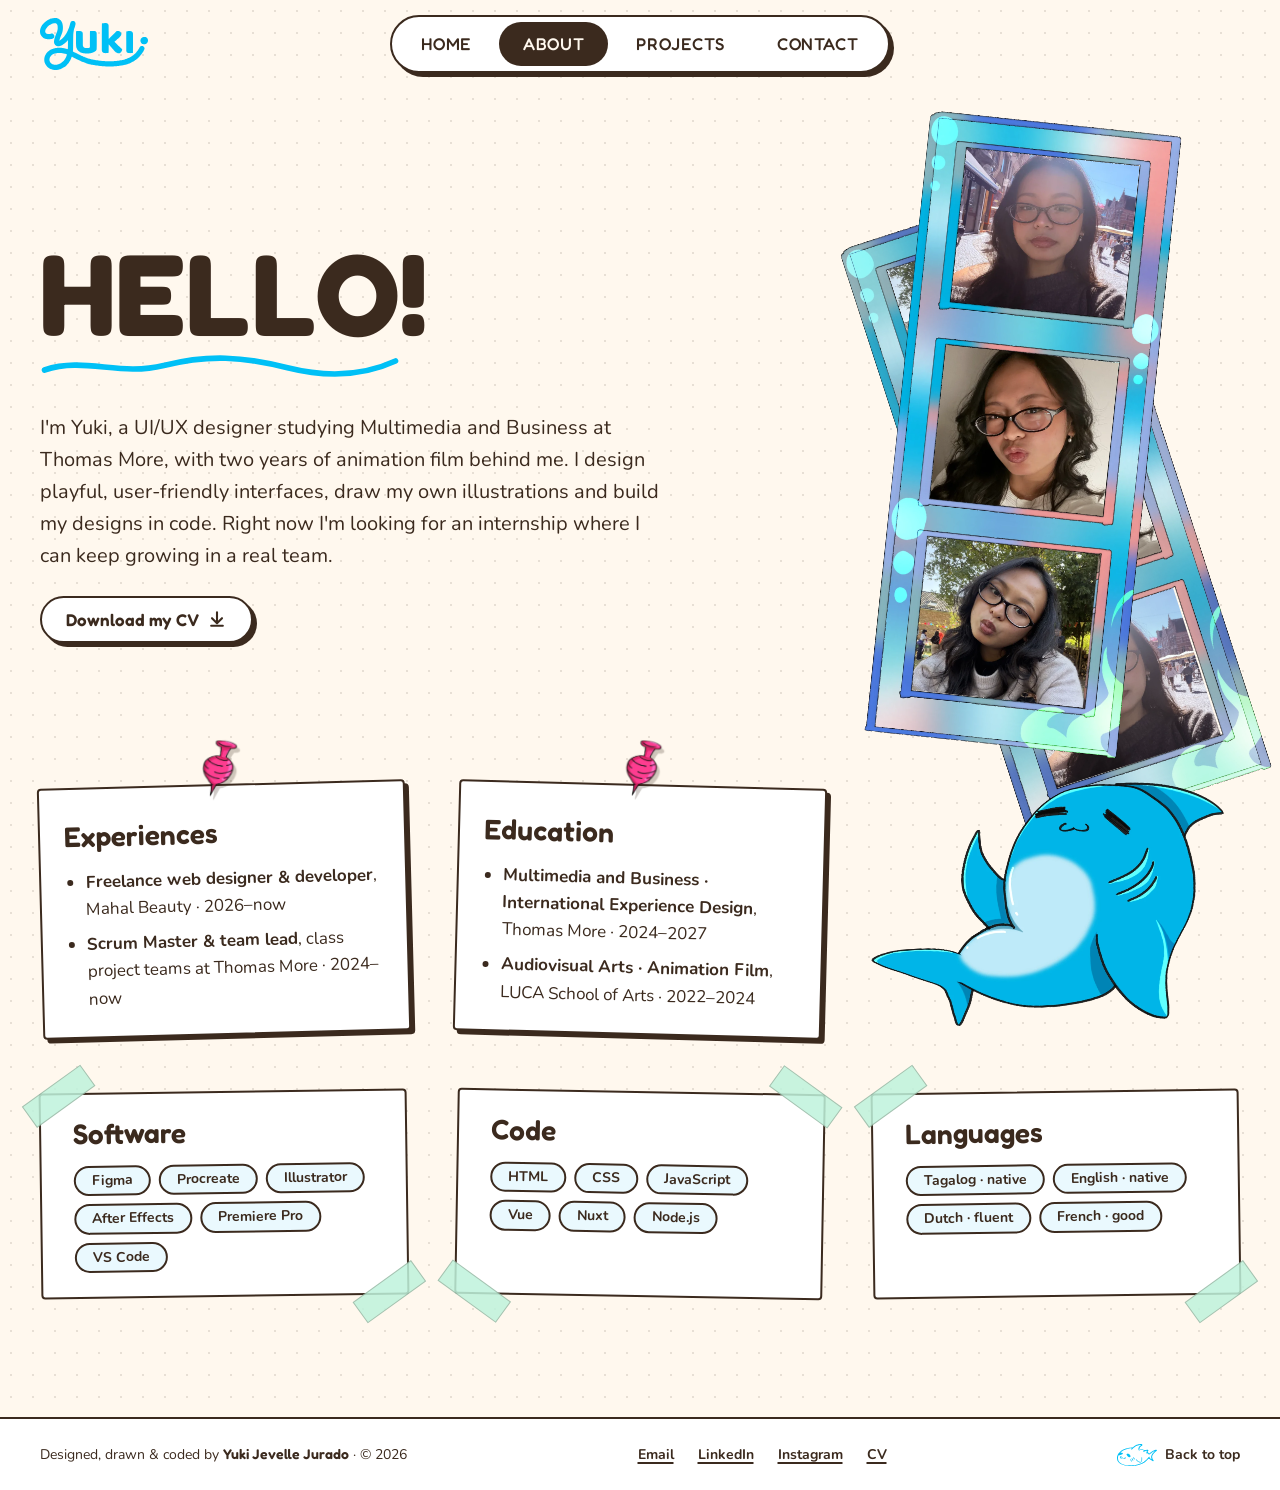
==== about.html @ e07b145c "Add slim footer to every page and the Let's work together card to case studies - Footer: credit line" ====
<!DOCTYPE html>
<html lang="en">
<head>
  <meta charset="UTF-8">
  <meta name="viewport" content="width=device-width, initial-scale=1.0">
  <title>About · Yuki</title>
  <meta name="description" content="About Yuki: experience, education, software and languages.">
  <link rel="icon" href="assets/icons/yuki-logomark-shark.svg" type="image/svg+xml">
  <link rel="preconnect" href="https://fonts.googleapis.com">
  <link rel="preconnect" href="https://fonts.gstatic.com" crossorigin>
  <link href="https://fonts.googleapis.com/css2?family=Fredoka:wght@400;500;600;700&family=Nunito:wght@400;600;700&display=swap" rel="stylesheet">
  <script>
    // Show the loader only on the first page of a visit, and never for reduced motion.
    document.documentElement.classList.add('js');
    try {
      if (!sessionStorage.getItem('yuki-loaded') &&
          !matchMedia('(prefers-reduced-motion: reduce)').matches) {
        document.documentElement.classList.add('show-loader');
        sessionStorage.setItem('yuki-loaded', '1');
      }
    } catch (e) { /* storage blocked: just skip the loader */ }
  </script>
  <link rel="stylesheet" href="css/style.css">
  <link rel="stylesheet" href="css/about.css">
  <script src="js/main.js" defer></script>
</head>
<body>
  <!-- Loading screen: only shown on the first page of a visit (see the script in <head>
       and js/main.js). Without JavaScript it never appears. -->
  <div class="loader" aria-hidden="true">
    <div class="loader__inner">
      <span class="loader__bubbles"><span></span><span></span><span></span><span></span></span>
      <img class="loader__shark" src="assets/icons/yuki-logomark-shark.svg" alt="">
      <img class="loader__word" src="assets/icons/yuki-logo.svg" alt="">
    </div>
  </div>
  <a class="skip-link" href="#main">Skip to content</a>

  <header class="site-header">
    <a class="logo" href="index.html"><img src="assets/icons/yuki-logo.svg" alt="Yuki, home"></a>
    <nav aria-label="Main">
      <ul class="nav-pill">
        <li><a href="index.html">Home</a></li>
        <li><a href="about.html" aria-current="page"><span class="nav-blob" aria-hidden="true"></span>About</a></li>
        <li><a href="projects.html">Projects</a></li>
        <li><a href="contact.html">Contact</a></li>
      </ul>
    </nav>
  </header>

  <main id="main" class="container about">
    <!-- ===== Intro ===== -->
    <section class="intro" aria-labelledby="hello">
      <h1 id="hello" class="intro__title" data-split>Hello!</h1>
      <!-- Squiggle underline (swap for your own hand-drawn one later) -->
      <svg class="intro__squiggle" viewBox="0 0 320 24" fill="none" aria-hidden="true">
        <path pathLength="1" d="M4 16 C 40 4, 70 22, 110 12 S 180 4, 220 14 S 290 20, 316 8" stroke="currentColor" stroke-width="5" stroke-linecap="round"/>
      </svg>
      <p class="intro__text" data-reveal data-reveal-delay="500">
        I'm Yuki, a UI/UX designer studying Multimedia and Business at Thomas More,
        with two years of animation film behind me. I design playful, user-friendly
        interfaces, draw my own illustrations and build my designs in code. Right now
        I'm looking for an internship where I can keep growing in a real team.
      </p>
      <a class="btn intro__cv" data-reveal data-reveal-delay="700" href="assets/docs/yuki-cv.pdf" download>
        Download my CV
        <svg width="20" height="20" viewBox="0 0 24 24" fill="none" stroke="currentColor" stroke-width="2.5" stroke-linecap="round" stroke-linejoin="round" aria-hidden="true"><path d="M12 4v12M6 11l6 6 6-6M5 20h14"/></svg>
      </a>
    </section>

    <!-- ===== Photobooth strips ===== -->
    <!-- The whole photobooth links to Instagram.
         Photos sit behind the frame and show through its 3 holes.
         To swap a photo: replace assets/img/booth-1/2/3.webp (keep a near-square crop). -->
    <a class="booth" href="https://www.instagram.com/yukijevelle/" target="_blank" rel="noopener"
       aria-label="Photobooth photos of Yuki. See more on Instagram, @yukijevelle (opens in a new tab)">
      <div class="strip strip--back" aria-hidden="true">
        <img class="strip__photo" src="assets/img/booth-3.webp" alt="" width="640" height="567" loading="lazy">
        <img class="strip__photo" src="assets/img/booth-2.webp" alt="" width="640" height="567" loading="lazy">
        <img class="strip__photo" src="assets/img/booth-1.webp" alt="" width="640" height="567" loading="lazy">
        <img class="strip__frame" src="assets/img/photobooth-frame.webp" alt="">
      </div>
      <div class="strip strip--front">
        <img class="strip__photo" src="assets/img/booth-1.webp" alt="Selfie of Yuki in glasses on a sunny old-town street" width="640" height="567">
        <img class="strip__photo" src="assets/img/booth-2.webp" alt="Yuki making a kissy face at the camera" width="640" height="567">
        <img class="strip__photo" src="assets/img/booth-3.webp" alt="Yuki pouting for a selfie in a garden with bunting" width="640" height="567">
        <img class="strip__frame" src="assets/img/photobooth-frame.webp" alt="">
      </div>
      <span class="booth__tag" aria-hidden="true">@yukijevelle ↗</span>
    </a>

    <!-- ===== Pinned paper cards ===== -->
    <section class="paper" aria-labelledby="exp-title" data-reveal style="--reveal-rotate: -8deg">
      <span class="pin" aria-hidden="true"></span> <!-- PLACEHOLDER pushpin -->
      <h2 id="exp-title">Experiences</h2>
      <ul>
        <li><strong>Freelance web designer &amp; developer</strong>, Mahal Beauty · 2026–now</li>
        <li><strong>Scrum Master &amp; team lead</strong>, class project teams at Thomas More · 2024–now</li>
      </ul>
    </section>

    <section class="paper paper--tilt" aria-labelledby="edu-title" data-reveal data-reveal-delay="150" style="--reveal-rotate: 8deg">
      <span class="pin" aria-hidden="true"></span>
      <h2 id="edu-title">Education</h2>
      <ul>
        <li><strong>Multimedia and Business · International Experience Design</strong>, Thomas More · 2024–2027</li>
        <li><strong>Audiovisual Arts · Animation Film</strong>, LUCA School of Arts · 2022–2024</li>
      </ul>
    </section>

    <div class="about__shark-wrap" data-reveal data-reveal-delay="300">
      <img class="about__shark" src="assets/img/shark-lounging.webp" width="1423" height="947"
           alt="Yuki's blue shark mascot lounging on its back, looking content">
      <span class="zzz" aria-hidden="true"><span>z</span><span>z</span><span>Z</span></span>
    </div>

    <!-- ===== Taped banners ===== -->
    <div class="banners">
    <section class="banner" aria-labelledby="soft-title" data-reveal style="--reveal-rotate: -4deg">
      <span class="tape tape--tl" aria-hidden="true"></span> <!-- PLACEHOLDER tape -->
      <span class="tape tape--br" aria-hidden="true"></span>
      <h2 id="soft-title">Software</h2>
      <ul class="chips">
        <li>Figma</li><li>Procreate</li><li>Illustrator</li><li>After Effects</li>
        <li>Premiere Pro</li><li>VS Code</li>
      </ul>
    </section>

    <section class="banner banner--tilt" aria-labelledby="lang-title" data-reveal data-reveal-delay="150" style="--reveal-rotate: 4deg">
      <span class="tape tape--tr" aria-hidden="true"></span>
      <span class="tape tape--bl" aria-hidden="true"></span>
      <h2 id="lang-title">Code</h2>
      <ul class="chips">
        <li>HTML</li><li>CSS</li><li>JavaScript</li><li>Vue</li><li>Nuxt</li><li>Node.js</li>
      </ul>
    </section>

    <section class="banner" aria-labelledby="speak-title" data-reveal data-reveal-delay="300" style="--reveal-rotate: -4deg">
      <span class="tape tape--tl" aria-hidden="true"></span>
      <span class="tape tape--br" aria-hidden="true"></span>
      <h2 id="speak-title">Languages</h2>
      <ul class="chips">
        <li>Tagalog · native</li><li>English · native</li><li>Dutch · fluent</li><li>French · good</li>
      </ul>
    </section>
    </div>
  </main>

  <!-- ===== Slim footer: same on every page (copy changes to all .html files) ===== -->
  <footer class="site-footer">
    <div class="site-footer__inner">
      <p class="site-footer__credit">Designed, drawn &amp; coded by <strong>Yuki Jevelle Jurado</strong> · © 2026</p>
      <ul class="site-footer__links">
        <li><a href="mailto:yuki.j120303@gmail.com">Email</a></li>
        <li><a href="https://www.linkedin.com/in/yuki-jevelle-jurado/" target="_blank" rel="noopener">LinkedIn<span class="visually-hidden"> (opens in a new tab)</span></a></li>
        <li><a href="https://www.instagram.com/ydsphoenix/" target="_blank" rel="noopener">Instagram<span class="visually-hidden"> (opens in a new tab)</span></a></li>
        <li><a href="assets/docs/yuki-cv.pdf" download>CV</a></li>
      </ul>
      <a class="site-footer__top" href="#">
        <img src="assets/icons/yuki-logomark-shark.svg" alt="" width="40" height="22">
        Back to top
      </a>
    </div>
  </footer>
</body>
</html>
---- css/style.css ----
/* ==========================================================================
   Yuki Creative Portfolio — shared styles
   Design tokens live in :root. Change a value here and it updates everywhere.
   Values marked PLACEHOLDER are waiting for the final palette / fonts.
   ========================================================================== */

:root {
  /* Colors */
  --color-blue: #00c0f6;          /* logo blue (final) */
  --color-blue-deep: #0a7fa8;     /* PLACEHOLDER: darker blue for text on light bg */
  --color-ink: #3b2a1e;           /* PLACEHOLDER: warm brown, like the sketches */
  --color-paper: #fff8ee;         /* PLACEHOLDER: cream page background */
  --color-white: #ffffff;
  --color-pink: #f6a8a2;          /* PLACEHOLDER: from the photobooth frame */
  --color-mint: #bff3dc;          /* PLACEHOLDER: from the photobooth frame */
  --color-dot: rgba(59, 42, 30, 0.12); /* dot grid on the background */
  --color-focus: var(--color-blue); /* keyboard focus ring (themes can darken it) */

  /* Fonts (PLACEHOLDER: candidates from the shortlist) */
  --font-display: "Fredoka", "Baloo 2", system-ui, sans-serif;
  --font-body: "Nunito", system-ui, sans-serif;

  /* Type scale */
  --text-sm: 0.875rem;
  --text-base: 1.0625rem;
  --text-lg: 1.25rem;
  --text-xl: 1.75rem;
  --text-2xl: 2.5rem;
  --text-hero: clamp(3rem, 6vw, 5.5rem);

  /* Spacing */
  --space-1: 0.25rem;
  --space-2: 0.5rem;
  --space-3: 1rem;
  --space-4: 1.5rem;
  --space-5: 2rem;
  --space-6: 3rem;
  --space-7: 4.5rem;

  /* Shape */
  --radius-sm: 8px;
  --radius-md: 16px;
  --radius-pill: 999px;
  --border: 2.5px solid var(--color-ink);
  --shadow-pop: 4px 4px 0 var(--color-ink); /* flat "sticker" shadow */

  /* Layout */
  --page-max: 1200px;
  --gutter: var(--space-5);       /* space between the page edge and the content */
  --header-h: 88px;
}

/* ---------- Reset-ish ---------- */
*,
*::before,
*::after { box-sizing: border-box; }

body {
  margin: 0;
  font-family: var(--font-body);
  font-size: var(--text-base);
  line-height: 1.6;
  color: var(--color-ink);
  background-color: var(--color-paper);
  /* dot grid, a nod to the sketchbook canvas */
  background-image: radial-gradient(var(--color-dot) 1.2px, transparent 1.2px);
  background-size: 22px 22px;
  min-height: 100vh;
}

img { max-width: 100%; display: block; }

h1, h2, h3 {
  font-family: var(--font-display);
  font-weight: 600;
  line-height: 1.1;
  margin: 0;
}

a { color: inherit; }

/* Visible focus for keyboard users */
:focus-visible {
  outline: 3px solid var(--color-focus);
  outline-offset: 3px;
  border-radius: var(--radius-sm);
}

.visually-hidden {
  position: absolute !important;
  width: 1px; height: 1px;
  overflow: hidden;
  clip: rect(0 0 0 0);
  white-space: nowrap;
}

.skip-link {
  position: absolute;
  left: var(--space-3);
  top: -100px;
  padding: var(--space-2) var(--space-3);
  background: var(--color-ink);
  color: var(--color-paper);
  border-radius: var(--radius-sm);
  z-index: 100;
}
.skip-link:focus { top: var(--space-3); }

.container {
  width: min(100% - 2 * var(--gutter), var(--page-max));
  margin-inline: auto;
}

/* ---------- Header: logo left, nav pill centre ---------- */
.site-header {
  position: relative;
  z-index: 10;
  height: var(--header-h);
  display: grid;
  grid-template-columns: 1fr auto 1fr; /* keeps the pill truly centred */
  align-items: center;
  width: min(100% - 2 * var(--gutter), var(--page-max));
  margin-inline: auto;
}

.logo { justify-self: start; display: inline-block; }
.logo img { height: 52px; width: auto; }

.nav-pill {
  display: flex;
  gap: var(--space-1);
  margin: 0;
  padding: 5px;
  list-style: none;
  background: var(--color-white);
  border: var(--border);
  border-radius: var(--radius-pill);
  box-shadow: var(--shadow-pop);
}

.nav-pill a {
  display: block;
  padding: var(--space-2) var(--space-4);
  font-family: var(--font-display);
  font-weight: 500;
  text-decoration: none;
  text-transform: uppercase;
  letter-spacing: 0.04em;
  border-radius: var(--radius-pill);
  transition: background-color 0.2s, color 0.2s;
}

.nav-pill a:hover { background: var(--color-mint); }

/* Active page: aria-current="page" is set in each page's HTML */
.nav-pill a[aria-current="page"] {
  background: var(--color-ink);
  color: var(--color-paper);
}

/* ---------- Case-study header: back button left, logo right ---------- */
.case-header {
  display: flex;
  justify-content: space-between;
  align-items: center;
  height: var(--header-h);
  width: min(100% - 2 * var(--gutter), var(--page-max));
  margin-inline: auto;
}
.case-header .logo { justify-self: auto; }

/* ---------- Buttons ---------- */
.btn {
  display: inline-flex;
  align-items: center;
  gap: var(--space-2);
  padding: var(--space-2) var(--space-4);
  font-family: var(--font-display);
  font-weight: 600;
  font-size: var(--text-lg);
  text-decoration: none;
  background: var(--color-white);
  border: var(--border);
  border-radius: var(--radius-pill);
  box-shadow: var(--shadow-pop);
  transition: transform 0.15s, box-shadow 0.15s;
}
.btn:hover { transform: translate(-2px, -2px); box-shadow: 6px 6px 0 var(--color-ink); }
.btn:active { transform: translate(2px, 2px); box-shadow: 1px 1px 0 var(--color-ink); }

/* Round arrow button (featured work, back button) */
.btn-round {
  display: inline-grid;
  place-items: center;
  width: 64px;
  height: 64px;
  background: var(--color-blue);
  color: var(--color-ink);
  border: var(--border);
  border-radius: 50%;
  box-shadow: var(--shadow-pop);
  transition: transform 0.15s, box-shadow 0.15s;
}
.btn-round svg { width: 28px; height: 28px; }
.btn-round:hover { transform: translate(-2px, -2px); box-shadow: 6px 6px 0 var(--color-ink); }

/* ---------- Copy-email button + toast (Home closing strip, Contact; js/contact.js) ---------- */
.copy-btn {
  display: inline-flex;
  align-items: center;
  gap: 6px;
  padding: 6px 14px;
  font: 700 var(--text-sm) var(--font-body);
  color: var(--color-ink);
  background: var(--color-white);
  border: 2px solid var(--color-ink);
  border-radius: var(--radius-pill);
  box-shadow: 2px 2px 0 var(--color-ink);
  cursor: pointer;
  transition: transform 0.15s, box-shadow 0.15s, background-color 0.2s;
}
.copy-btn svg { width: 16px; height: 16px; }
.copy-btn:hover { background: var(--color-mint); transform: translate(-1px, -1px); box-shadow: 3px 3px 0 var(--color-ink); }
.copy-btn:active { transform: translate(1px, 1px); box-shadow: 0 0 0 var(--color-ink); }

/* Toast that pops up after copying */
.toast {
  position: fixed;
  left: 50%;
  bottom: var(--space-5);
  z-index: 60;
  margin: 0;
  padding: var(--space-2) var(--space-4);
  font-family: var(--font-display);
  font-weight: 600;
  background: var(--color-ink);
  color: var(--color-paper);
  border-radius: var(--radius-pill);
  translate: -50% 150%;
  opacity: 0;
  transition: translate 0.45s cubic-bezier(0.3, 1.6, 0.5, 1), opacity 0.3s;
  pointer-events: none;
}
.toast.is-shown { translate: -50% 0; opacity: 1; }

/* ---------- Placeholder blocks (swap for real images later) ---------- */
.placeholder {
  display: grid;
  place-items: center;
  padding: var(--space-3);
  text-align: center;
  font-size: var(--text-sm);
  font-weight: 700;
  color: var(--color-blue-deep);
  /* tints are mixed from --color-blue so they follow a project theme */
  background:
    repeating-linear-gradient(45deg, transparent 0 12px, color-mix(in srgb, var(--color-blue) 8%, transparent) 12px 24px),
    color-mix(in srgb, var(--color-blue) 8%, var(--color-white));
  border: 2px dashed var(--color-blue-deep);
}


/* ==========================================================================
   "Let's work together" card (Home + end of every case study)
   and the slim site footer (every page)
   ========================================================================== */
.say-hi { padding-block: var(--space-5) var(--space-7); }
.say-hi__card {
  display: grid;
  grid-template-columns: 1.6fr 1fr;
  align-items: end;
  gap: var(--space-5);
  padding: var(--space-6) var(--space-6) 0;
  background: var(--color-white);
  border: var(--border);
  border-radius: var(--radius-md);
  box-shadow: var(--shadow-pop);
  overflow: hidden;
}
.say-hi__text { padding-bottom: var(--space-6); }
.say-hi h2 { font-size: clamp(2.25rem, 4.5vw, 3.5rem); margin-bottom: var(--space-3); }
.say-hi__text > p { margin: 0 0 var(--space-4); max-width: 46ch; }

.say-hi__email-row { display: flex; align-items: center; flex-wrap: wrap; gap: var(--space-3); }
.say-hi__email {
  font-family: var(--font-display);
  font-weight: 500;
  font-size: clamp(1.25rem, 2.2vw, 1.75rem);
  text-decoration: none;
  padding-bottom: 4px;
  background: linear-gradient(var(--color-blue), var(--color-blue)) 0 100% / 100% 4px no-repeat;
  transition: background-size 0.35s cubic-bezier(0.3, 1.3, 0.5, 1);
}
.say-hi__email:hover { background-size: 100% 100%; }

.say-hi__links { display: flex; flex-wrap: wrap; gap: var(--space-2) var(--space-5); margin: var(--space-4) 0 0; padding: 0; list-style: none; }
.say-hi__links a { font-weight: 700; text-underline-offset: 4px; text-decoration-thickness: 2px; }
.say-hi__links a:hover { color: var(--color-blue-deep); }

.say-hi__shark { width: min(100%, 300px); height: auto; justify-self: center; margin-bottom: -6px; }

/* inside a case study it sits between the Outcome and the Next project buttons */
.case .say-hi { padding-block: var(--space-7) 0; }

/* ---------- Slim footer ----------
   The HTML is copied into every page (no build step).
   If you change it, change it in all .html files. */
.site-footer {
  margin-top: var(--space-6);
  border-top: var(--border);
  background: var(--color-white);
}
.site-footer__inner {
  width: min(100% - 2 * var(--gutter), var(--page-max));
  margin-inline: auto;
  display: flex;
  flex-wrap: wrap;
  align-items: center;
  justify-content: space-between;
  gap: var(--space-3) var(--space-5);
  padding-block: var(--space-4);
  font-size: var(--text-sm);
}
/* Projects: the museum wall stands right on the footer line */
body:has(.wall) .site-footer { margin-top: 0; }

.site-footer__credit { margin: 0; }
.site-footer__credit strong { font-family: var(--font-display); font-weight: 600; }

.site-footer__links { display: flex; flex-wrap: wrap; gap: var(--space-2) var(--space-4); margin: 0; padding: 0; list-style: none; }
.site-footer a { font-weight: 700; text-underline-offset: 3px; text-decoration-thickness: 2px; }
.site-footer a:hover { color: var(--color-blue-deep); }

.site-footer__top { display: inline-flex; align-items: center; gap: var(--space-2); text-decoration: none; }
.site-footer__top img { width: 40px; height: auto; transition: transform 0.4s cubic-bezier(0.3, 1.8, 0.5, 1); }
.site-footer__top:hover img { transform: translateY(-6px) rotate(-12deg); }

@media (max-width: 900px) {
  .say-hi__card { grid-template-columns: 1fr; padding: var(--space-5) var(--space-5) 0; }
  .say-hi__text { padding-bottom: 0; }
  .say-hi__shark { width: 200px; }
}
@media (max-width: 640px) {
  .say-hi { padding-bottom: var(--space-5); }
  .say-hi__card { padding: var(--space-4) var(--space-4) 0; }
  .say-hi__shark { width: 170px; }
  .site-footer__inner { flex-direction: column; align-items: flex-start; }
}

/* ==========================================================================
   MOTION LAYER
   All of this is switched off by the reduced-motion block at the bottom.
   ========================================================================== */

/* ---------- Page transitions (works over http, e.g. Live Server / GitHub Pages) ---------- */
@view-transition { navigation: auto; }

.site-header .logo { view-transition-name: logo; }
.nav-pill { view-transition-name: nav; }
.nav-blob { view-transition-name: nav-blob; } /* the dark highlight slides between pages */

::view-transition-old(root) { animation: page-out 0.3s ease-in both; }
::view-transition-new(root) { animation: page-in 0.55s cubic-bezier(0.2, 0.9, 0.3, 1.25) both; }
::view-transition-group(nav-blob) { animation-duration: 0.5s; animation-timing-function: cubic-bezier(0.3, 1.4, 0.5, 1); }

@keyframes page-out { to { opacity: 0; transform: translateY(-24px) rotate(-1deg); } }
@keyframes page-in  { from { opacity: 0; transform: translateY(40px) rotate(1deg); } }

/* ---------- Nav highlight blob ---------- */
.nav-pill a { position: relative; isolation: isolate; transition: translate 0.2s ease-out, background-color 0.2s; }
.nav-pill a[aria-current="page"] { background: transparent; }
.nav-blob {
  position: absolute;
  inset: 0;
  z-index: -1;
  background: var(--color-ink);
  border-radius: var(--radius-pill);
}

/* ---------- Line boil (hand-drawn shimmer) ---------- */
.boil-defs { position: absolute; width: 0; height: 0; }

@keyframes boil {
  0%   { filter: url(#boil-0); }
  33%  { filter: url(#boil-1); }
  66%  { filter: url(#boil-2); }
}
.nav-pill,
.btn-round,
.boil { animation: boil 0.5s steps(1) infinite; }

/* ---------- Bouncy letters (data-split) ---------- */
.word { display: inline-block; white-space: nowrap; }
.char {
  display: inline-block;
  animation: letter-in 0.7s cubic-bezier(0.3, 1.6, 0.5, 1) backwards;
  animation-delay: calc(var(--i) * 40ms + 150ms);
  transition: transform 0.25s cubic-bezier(0.3, 1.8, 0.5, 1), color 0.2s;
}
.char:hover { transform: translateY(-0.18em) rotate(-8deg) scale(1.1); color: var(--color-blue); }

@keyframes letter-in {
  from { opacity: 0; transform: translateY(0.6em) rotate(12deg) scale(0.6); }
}

/* ---------- Reveal on scroll (data-reveal) ---------- */
html.js [data-reveal] {
  opacity: 0;
  transform: translateY(40px) rotate(var(--reveal-rotate, -2deg)) scale(0.96);
  transition: opacity 0.5s ease, transform 0.8s cubic-bezier(0.25, 1.5, 0.5, 1);
}
html.js [data-reveal].is-visible { opacity: 1; transform: none; }

/* ---------- Bubble trail ---------- */
.bubble {
  position: fixed;
  z-index: 50;
  pointer-events: none;
  border: 2px solid var(--color-blue);
  border-radius: 50%;
  background: radial-gradient(circle at 30% 30%, #fff 0 20%, color-mix(in srgb, var(--color-blue) 15%, transparent) 21%);
  translate: -50% -50%;
  animation: bubble-up 1.2s ease-out forwards;
}
@keyframes bubble-up {
  to { transform: translate(var(--drift), -70px) scale(0.4); opacity: 0; }
}


/* ---------- Loading screen ---------- */
.loader { display: none; }

html.show-loader .loader {
  position: fixed;
  inset: 0;
  z-index: 1000;
  display: grid;
  place-items: center;
  overflow: hidden;
  background: var(--color-blue);
  /* safety net: pops away after 4s even if the JS never runs */
  animation: loader-safety 0.3s 4s forwards;
}
html.show-loader body { overflow: hidden; }

/* Hold the page's entrance animations until the loader starts popping,
   so the letters and bubbles pop in while you're watching. */
html.show-loader:not(:has(.loader.is-done)) :is(.site-header, .case-header, main) * {
  animation-play-state: paused !important;
}

.loader__inner { position: relative; z-index: 1; display: grid; justify-items: center; gap: var(--space-2); }

/* filter turns the blue logo files white on the blue background */
.loader__shark {
  width: 110px;
  filter: brightness(0) invert(1);
  animation:
    pop-in 0.6s cubic-bezier(0.3, 1.8, 0.5, 1) backwards,
    shark-bob 1.2s 0.6s ease-in-out infinite;
}
.loader__word {
  width: 320px;
  filter: brightness(0) invert(1);
  animation: pop-in 0.6s 0.35s cubic-bezier(0.3, 1.8, 0.5, 1) backwards, jelly 1.2s 1s ease-in-out;
}

/* Bubbles rising behind the shark */
.loader__bubbles span {
  position: absolute;
  bottom: 55%;
  left: 50%;
  width: 14px;
  height: 14px;
  border: 2.5px solid #fff;
  border-radius: 50%;
  opacity: 0;
  animation: loader-bubble 1.4s ease-in infinite;
}
.loader__bubbles span:nth-child(1) { margin-left: 40px;  animation-delay: 0.3s; }
.loader__bubbles span:nth-child(2) { margin-left: 58px;  animation-delay: 0.6s; width: 9px; height: 9px; }
.loader__bubbles span:nth-child(3) { margin-left: 46px;  animation-delay: 0.9s; width: 18px; height: 18px; }
.loader__bubbles span:nth-child(4) { margin-left: 64px;  animation-delay: 1.2s; }

/* ---- Exit: js/main.js swaps the solid background for a sheet of bubbles
        (.loader__pop) that pop outward from the logo like a ripple. ---- */
html.show-loader .loader.is-done { background: transparent; animation: none; }
.loader.is-done .loader__inner { animation: logo-pop 0.4s cubic-bezier(0.5, 0, 0.7, 0.4) forwards; }

.loader__pop { position: absolute; inset: 0; }
.loader__pop span {
  position: absolute;
  border-radius: 50%;
  background: var(--color-blue);
  animation: bubble-pop 0.55s var(--d) cubic-bezier(0.4, 0, 0.6, 1) forwards;
}

@keyframes pop-in {
  0%   { transform: scale(0); }
  60%  { transform: scale(1.15); }
}
@keyframes jelly {
  20% { transform: scale(1.12, 0.88); }
  40% { transform: scale(0.92, 1.08); }
  60% { transform: scale(1.04, 0.96); }
}
@keyframes shark-bob { 50% { transform: translateY(-10px) rotate(4deg); } }
@keyframes loader-bubble {
  0%   { opacity: 0; transform: translate(0, 0) scale(0.5); }
  20%  { opacity: 1; }
  100% { opacity: 0; transform: translate(10px, -120px) scale(1.1); }
}
@keyframes logo-pop {
  40%  { transform: scale(1.2); }
  100% { transform: scale(0); opacity: 0; }
}
@keyframes bubble-pop {
  0%   { transform: scale(1); }
  35%  { transform: scale(1.12); }
  100% { transform: translateY(-40px) scale(0); }
}
@keyframes loader-safety { to { opacity: 0; visibility: hidden; } }

/* ==========================================================================
   RESPONSIVE
   Desktop-first: these blocks only kick in on smaller screens.
     ≤ 900px  tablet: layouts lose a column
     ≤ 760px  the nav pill floats at the bottom of the screen (easy thumb reach)
     ≤ 640px  phone: single-column layouts, smaller type and mascots
   Media queries can't read custom properties, so each page's CSS repeats
   these numbers. Keep them in sync if you change one.
   ========================================================================== */
@media (max-width: 900px) {
  .nav-pill a { padding-inline: var(--space-3); }   /* keeps the pill clear of the logo on tablets */
}

@media (max-width: 760px) {
  :root { --header-h: 72px; }
  .logo img { height: 42px; }

  /* Tilted/offset decorations (tape, photo strips) may stick out a bit:
     clip them sideways so the page never scrolls horizontally. */
  main { overflow-x: clip; }

  .nav-pill {
    position: fixed;
    left: 50%;
    bottom: calc(var(--space-3) + env(safe-area-inset-bottom, 0px));
    translate: -50% 0;
    z-index: 40;
  }
  .nav-pill a { padding: var(--space-2) 14px; font-size: var(--text-sm); letter-spacing: 0.02em; }
  /* room at the end of the page so the floating nav never covers content */
  body:has(.nav-pill) { padding-bottom: 5.5rem; }
}

@media (max-width: 640px) {
  :root {
    --gutter: 1.25rem;
    --text-xl: 1.5rem;
    --text-2xl: 2rem;
  }
  .btn-round { width: 56px; height: 56px; }
  .btn-round svg { width: 24px; height: 24px; }
  .loader__word { width: min(320px, 70vw); }
}

/* most phones: squeeze the nav a little more so it never touches the screen edges */
@media (max-width: 420px) {
  .nav-pill a { padding-inline: 9px; font-size: 0.8125rem; letter-spacing: 0; }
}

/* ---------- Reduced motion: switch off all animation ---------- */
@media (prefers-reduced-motion: reduce) {
  *,
  *::before,
  *::after {
    animation-duration: 0.01ms !important;
    animation-delay: 0s !important;
    animation-iteration-count: 1 !important;
    transition-duration: 0.01ms !important;
    scroll-behavior: auto !important;
  }
}
---- css/about.css ----
/* ===== About ===== */

/* 3-column grid that follows the sketch:
   row 1: intro (cols 1–2) + photobooth (col 3)
   row 2: Experiences, Education, lounging shark
   row 3: Software + Languages banners */
.about {
  display: grid;
  grid-template-columns: repeat(3, 1fr);
  gap: var(--space-5) var(--space-6);
  padding-block: var(--space-5) var(--space-7);
}

/* ---------- Intro ---------- */
.intro { grid-column: 1 / 3; align-self: center; }
.intro__title { font-size: clamp(4rem, 9vw, 7.5rem); font-weight: 700; text-transform: uppercase; }
.intro__squiggle { width: min(100%, 360px); color: var(--color-blue); margin-top: -0.25rem; overflow: visible; }
/* The squiggle draws itself: pathLength="1" lets the dash be exactly the path length */
.intro__squiggle path {
  stroke-dasharray: 1;
  stroke-dashoffset: 1;
  animation: draw 0.9s 0.6s ease-out forwards;
}
@keyframes draw { to { stroke-dashoffset: 0; } }

/* HELLO! letters land like rubber stamps */
.intro__title .char { animation-name: stamp; animation-duration: 0.5s; animation-delay: calc(var(--i) * 90ms + 100ms); }
@keyframes stamp {
  0%   { opacity: 0; transform: scale(2.4) rotate(-14deg); }
  60%  { opacity: 1; transform: scale(0.92) rotate(3deg); }
}
.intro__text { font-size: var(--text-lg); max-width: 52ch; margin: var(--space-4) 0; }
.intro__cv { font-size: var(--text-base); }

/* ---------- Photobooth ---------- */
.booth {
  grid-column: 3;
  grid-row: 1;
  position: relative;
  justify-self: center;
  width: min(100%, 260px);
  display: block;
  text-decoration: none;
  color: inherit;
}

/* "@handle" sticker that pops up on hover/focus so people know it's clickable */
.booth__tag {
  position: absolute;
  z-index: 2;
  left: 50%;
  bottom: -4%;
  padding: var(--space-1) var(--space-3);
  font-family: var(--font-display);
  font-weight: 600;
  white-space: nowrap;
  background: var(--color-mint);
  border: var(--border);
  border-radius: var(--radius-pill);
  box-shadow: var(--shadow-pop);
  translate: -50% 0;
  rotate: -6deg;
  opacity: 0;
  scale: 0.5;
  transition: opacity 0.2s, scale 0.35s cubic-bezier(0.3, 1.8, 0.5, 1);
}
.booth:hover .booth__tag,
.booth:focus-visible .booth__tag { opacity: 1; scale: 1; }

.strip {
  position: relative;
  aspect-ratio: 930 / 2262; /* size of the frame image */
}
/* Strips drop in, then sway gently like they're hanging.
   rotate/translate are separate properties so the sway (transform) adds on top. */
.strip { transform-origin: 50% 0; }
.strip--front {
  z-index: 1;
  rotate: 6deg;
  animation: drop-in 0.9s 0.2s cubic-bezier(0.3, 1.5, 0.5, 1) backwards, sway 5s 1.1s ease-in-out infinite;
  transition: rotate 0.5s cubic-bezier(0.3, 1.6, 0.5, 1);
}
.strip--back {
  position: absolute;
  inset: 0;
  translate: -38% 14%;
  rotate: -18deg;
  filter: saturate(0.7);
  animation: drop-in 0.9s cubic-bezier(0.3, 1.5, 0.5, 1) backwards, sway 6s 0.9s ease-in-out infinite reverse;
  transition: rotate 0.5s cubic-bezier(0.3, 1.6, 0.5, 1), translate 0.5s cubic-bezier(0.3, 1.6, 0.5, 1);
}
/* Hover: fan the strips apart */
.booth:hover .strip--front,
.booth:focus-visible .strip--front { rotate: 12deg; }
.booth:hover .strip--back,
.booth:focus-visible .strip--back  { rotate: -26deg; translate: -55% 10%; }

@keyframes drop-in { from { transform: translateY(-120vh) rotate(-30deg); } }
@keyframes sway {
  0%, 100% { transform: rotate(-2deg); }
  50%      { transform: rotate(2deg); }
}

.strip__frame { position: absolute; inset: 0; width: 100%; height: 100%; }

/* Hole positions, measured from photobooth-frame.webp (in %). */
.strip__photo {
  position: absolute;
  left: 16.9%;
  width: 67%;
  height: 24.4%;
  object-fit: cover;
  border: 0;
  padding: 0;
}
.strip__photo:nth-child(1) { top: 5.9%; }
.strip__photo:nth-child(2) { top: 37.2%; }
.strip__photo:nth-child(3) { top: 67.6%; }

/* ---------- Pinned paper cards ---------- */
.paper {
  position: relative;
  padding: var(--space-5) var(--space-4) var(--space-4);
  background: var(--color-white);
  border: var(--border);
  border-radius: 4px;
  box-shadow: var(--shadow-pop);
  transform: rotate(-1.5deg);
}
.paper--tilt { transform: rotate(1.5deg); }
html.js .paper.is-visible { transform: rotate(-1.5deg); }
html.js .paper--tilt.is-visible { transform: rotate(1.5deg); }
.paper, .banner { transition: transform 0.4s cubic-bezier(0.3, 1.6, 0.5, 1), box-shadow 0.3s; }
html.js .paper.is-visible:hover,
.paper:hover { transform: rotate(0deg) translateY(-6px) scale(1.02); box-shadow: 8px 8px 0 var(--color-ink); }
.paper:hover .pin { animation: pin-wiggle 0.5s ease-in-out; }
@keyframes pin-wiggle {
  25% { rotate: -20deg; } 75% { rotate: 15deg; }
}
.paper h2 { font-size: var(--text-xl); margin-bottom: var(--space-3); }
.paper ul { margin: 0; padding-left: 1.2em; display: grid; gap: var(--space-2); }

/* Hand-drawn pushpin. The needle tip (bottom-left of the drawing)
   pokes into the top edge of the card; the wiggle pivots on that tip. */
.pin {
  position: absolute;
  z-index: 1;
  top: -46px;
  left: 50%;
  width: 36px;
  aspect-ratio: 178 / 275;            /* size of pushpin.webp */
  translate: -50% 0;
  background: url(../assets/img/pushpin.webp) center / contain no-repeat;
  filter: drop-shadow(3px 4px 0 rgba(59, 42, 30, 0.25));
  transform-origin: 22% 96%;
}

.about__shark-wrap { position: relative; align-self: center; }
.about__shark {
  width: 100%;
  height: auto;
  rotate: -4deg;
  transform-origin: 40% 90%;
  animation: snooze 3.5s ease-in-out infinite;  /* slow sleepy breathing */
}
@keyframes snooze {
  0%, 100% { transform: scale(1, 1) rotate(0deg); }
  50%      { transform: scale(1.03, 0.97) rotate(-1.5deg); }
}

/* Floating zzz */
.zzz { position: absolute; top: 4%; right: 20%; font-family: var(--font-display); font-weight: 700; color: var(--color-blue-deep); }
.zzz span {
  position: absolute;
  opacity: 0;
  animation: float-z 3.5s ease-out infinite;
}
.zzz span:nth-child(1) { font-size: 1rem; animation-delay: 0s; }
.zzz span:nth-child(2) { font-size: 1.4rem; animation-delay: 1.1s; }
.zzz span:nth-child(3) { font-size: 1.9rem; animation-delay: 2.2s; }
@keyframes float-z {
  0%   { opacity: 0; transform: translate(0, 0) rotate(-10deg); }
  20%  { opacity: 1; }
  100% { opacity: 0; transform: translate(40px, -70px) rotate(15deg); }
}

/* ---------- Taped banners ---------- */
.banners {
  grid-column: 1 / -1;
  display: grid;
  grid-template-columns: repeat(3, 1fr);   /* Software, Code, Languages */
  gap: var(--space-6);
  margin-top: var(--space-4);
}

.banner {
  position: relative;
  padding: var(--space-4) var(--space-5);
  background: var(--color-white);
  border: var(--border);
  border-radius: 4px;
  transform: rotate(-0.8deg);
}
.banner--tilt { transform: rotate(1deg); }
html.js .banner.is-visible { transform: rotate(-0.8deg); }
html.js .banner--tilt.is-visible { transform: rotate(1deg); }
.banner:hover .tape { animation: flutter 0.6s ease-in-out; }
@keyframes flutter { 30% { scale: 1.1 0.85; } 60% { scale: 0.95 1.05; } }

.banner h2 { font-size: var(--text-xl); margin-bottom: var(--space-3); }

/* PLACEHOLDER tape strips: swap for your drawings the same way as .pin */
.tape {
  position: absolute;
  width: 72px;
  height: 26px;
  background: rgba(191, 243, 220, 0.85);
  border: 1.5px solid rgba(59, 42, 30, 0.25);
}
.tape--tl { top: -12px; left: -18px; rotate: -35deg; }
.tape--tr { top: -12px; right: -18px; rotate: 35deg; }
.tape--bl { bottom: -12px; left: -18px; rotate: 35deg; }
.tape--br { bottom: -12px; right: -18px; rotate: -35deg; }

.chips {
  display: flex;
  flex-wrap: wrap;
  gap: var(--space-2);
  margin: 0;
  padding: 0;
  list-style: none;
}
.chips li {
  padding: 2px var(--space-3);
  font-weight: 700;
  font-size: var(--text-sm);
  background: #eaf9fe;
  border: 2px solid var(--color-ink);
  border-radius: var(--radius-pill);
  transition: transform 0.25s cubic-bezier(0.3, 1.8, 0.5, 1), background-color 0.2s;
}
.chips li:hover { transform: translateY(-4px) rotate(-4deg); background: var(--color-mint); }
/* chips pop in one by one once their banner is visible */
html.js .banner .chips li { opacity: 0; scale: 0.4; transition: opacity 0.3s, scale 0.45s cubic-bezier(0.3, 1.8, 0.5, 1), transform 0.25s, background-color 0.2s; }
html.js .banner.is-visible .chips li { opacity: 1; scale: 1; }
html.js .banner.is-visible .chips li:nth-child(1) { transition-delay: 260ms, 260ms, 0s, 0s; }
html.js .banner.is-visible .chips li:nth-child(2) { transition-delay: 320ms, 320ms, 0s, 0s; }
html.js .banner.is-visible .chips li:nth-child(3) { transition-delay: 380ms, 380ms, 0s, 0s; }
html.js .banner.is-visible .chips li:nth-child(4) { transition-delay: 440ms, 440ms, 0s, 0s; }
html.js .banner.is-visible .chips li:nth-child(5) { transition-delay: 500ms, 500ms, 0s, 0s; }
html.js .banner.is-visible .chips li:nth-child(6) { transition-delay: 560ms, 560ms, 0s, 0s; }
html.js .banner.is-visible .chips li:nth-child(7) { transition-delay: 620ms, 620ms, 0s, 0s; }
html.js .banner.is-visible .chips li:nth-child(8) { transition-delay: 680ms, 680ms, 0s, 0s; }
.chips li:hover { transition-delay: 0s !important; }


/* ===== Responsive (breakpoints explained in style.css) ===== */
@media (max-width: 900px) {
  /* 2 columns: intro + photobooth, the two cards, shark centred, banners */
  .about { grid-template-columns: 1fr 1fr; gap: var(--space-6) var(--space-5); }
  .intro { grid-column: 1; }
  .booth { grid-column: 2; width: min(100%, 220px); }
  .about__shark-wrap { grid-column: 1 / -1; justify-self: center; width: min(100%, 380px); }
  .banners { grid-template-columns: 1fr 1fr; }
  .banners > :last-child { grid-column: 1 / -1; }
}

@media (max-width: 640px) {
  .about { grid-template-columns: 1fr; row-gap: var(--space-6); } /* row gap leaves room for the pins */
  .intro, .booth, .about__shark-wrap, .banners { grid-column: 1; }
  .intro__title { font-size: clamp(3.5rem, 18vw, 5rem); }
  .intro__text { font-size: var(--text-base); }

  /* After the intro instead of beside it. Nudged right because the back strip fans out to the left. */
  .booth { grid-row: auto; width: min(58%, 200px); translate: 14% 0; margin-block: var(--space-3); }

  .banners { grid-template-columns: 1fr; gap: var(--space-6); margin-top: 0; }
  .banner { padding: var(--space-4); }
}
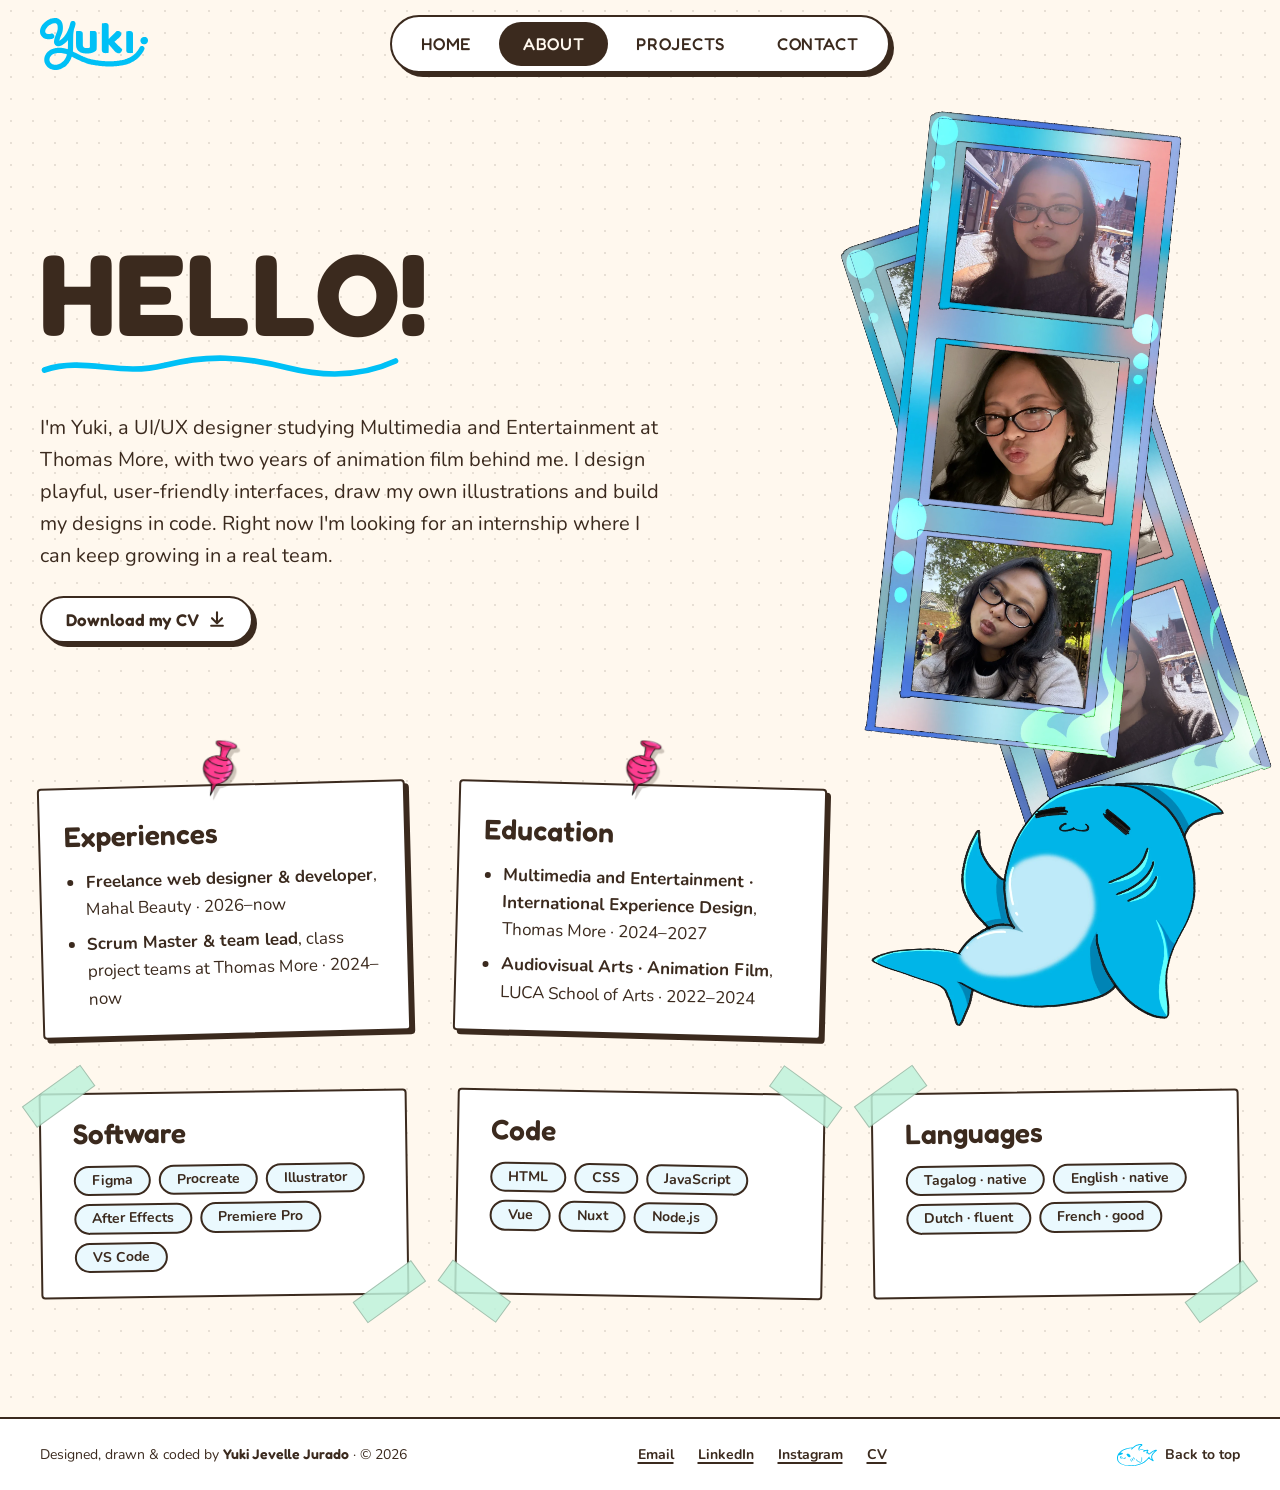
==== commit 0be704c4: "Update about.html" ====
--- a/about.html
+++ b/about.html
@@ -57,7 +57,7 @@
         <path pathLength="1" d="M4 16 C 40 4, 70 22, 110 12 S 180 4, 220 14 S 290 20, 316 8" stroke="currentColor" stroke-width="5" stroke-linecap="round"/>
       </svg>
       <p class="intro__text" data-reveal data-reveal-delay="500">
-        I'm Yuki, a UI/UX designer studying Multimedia and Business at Thomas More,
+        I'm Yuki, a UI/UX designer studying Multimedia and Entertainment at Thomas More,
         with two years of animation film behind me. I design playful, user-friendly
         interfaces, draw my own illustrations and build my designs in code. Right now
         I'm looking for an internship where I can keep growing in a real team.
@@ -103,7 +103,7 @@
       <span class="pin" aria-hidden="true"></span>
       <h2 id="edu-title">Education</h2>
       <ul>
-        <li><strong>Multimedia and Business · International Experience Design</strong>, Thomas More · 2024–2027</li>
+        <li><strong>Multimedia and Entertainment · International Experience Design</strong>, Thomas More · 2024–2027</li>
         <li><strong>Audiovisual Arts · Animation Film</strong>, LUCA School of Arts · 2022–2024</li>
       </ul>
     </section>
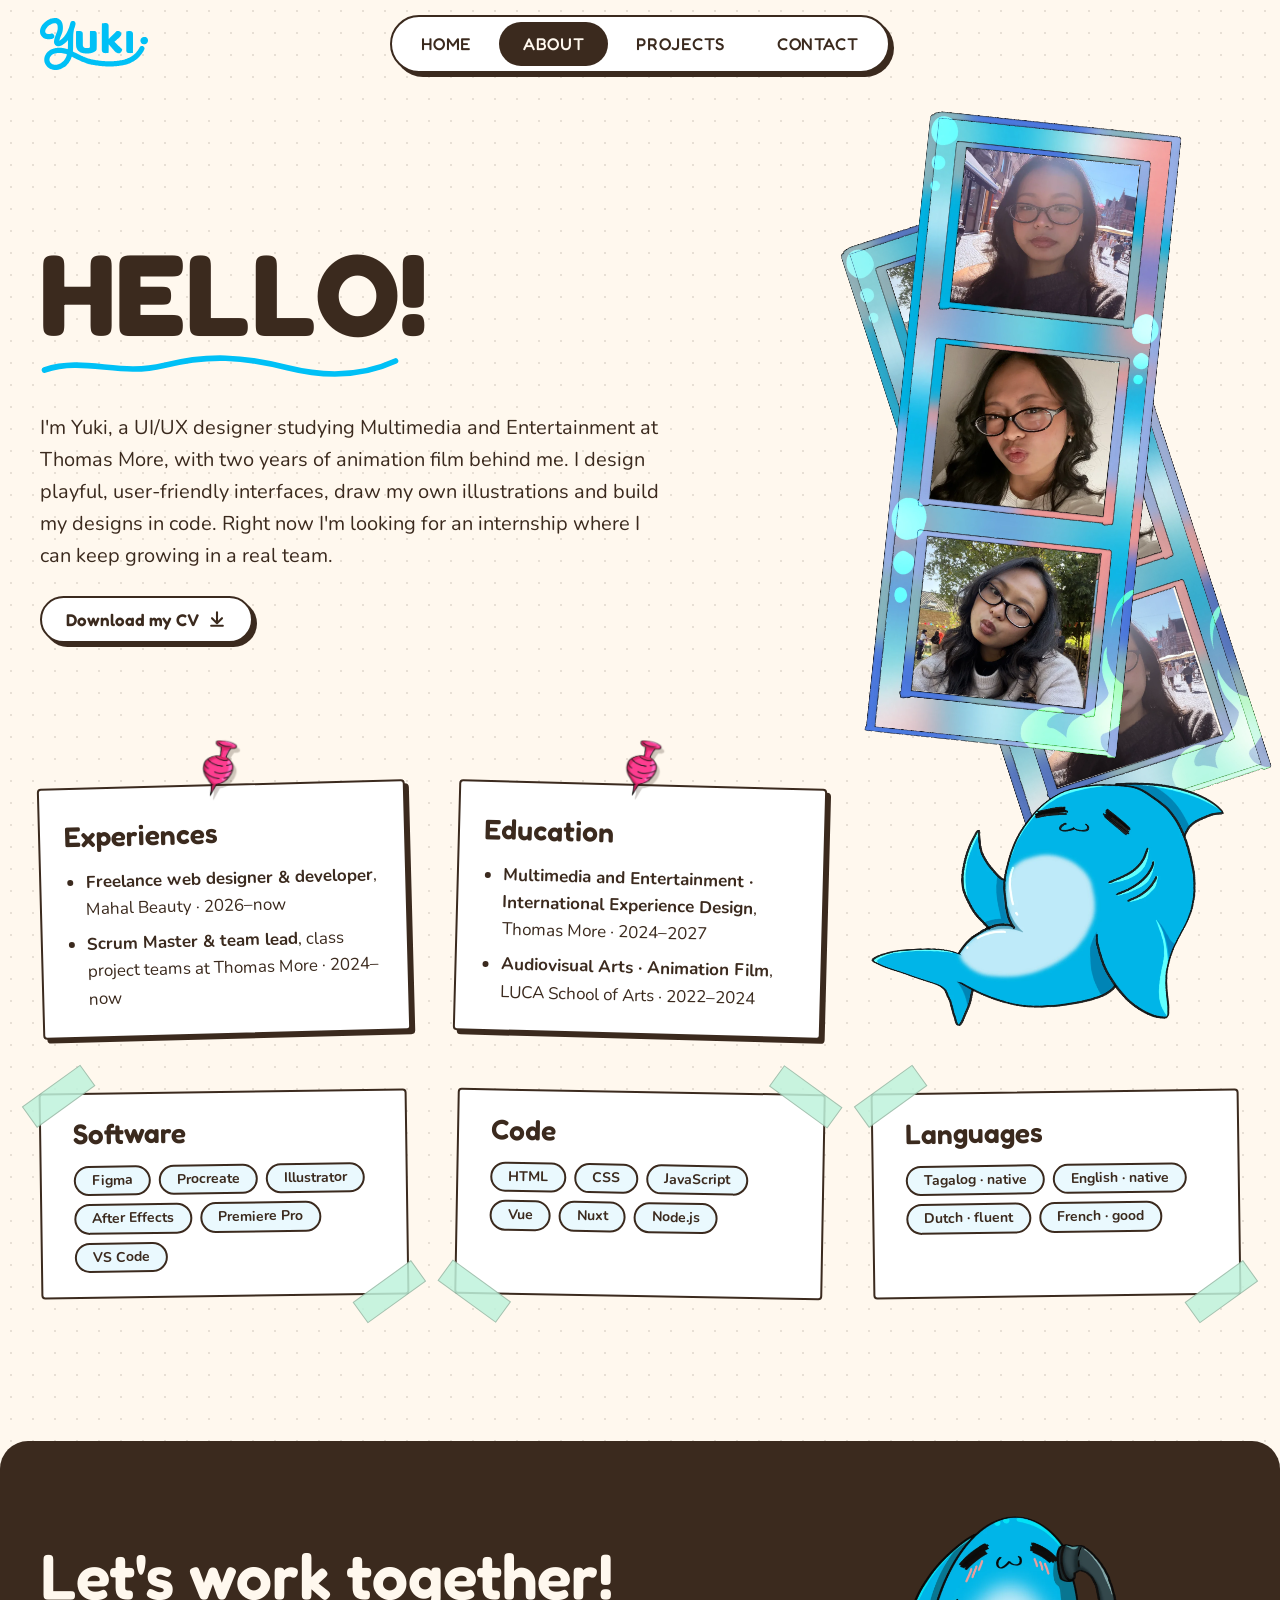
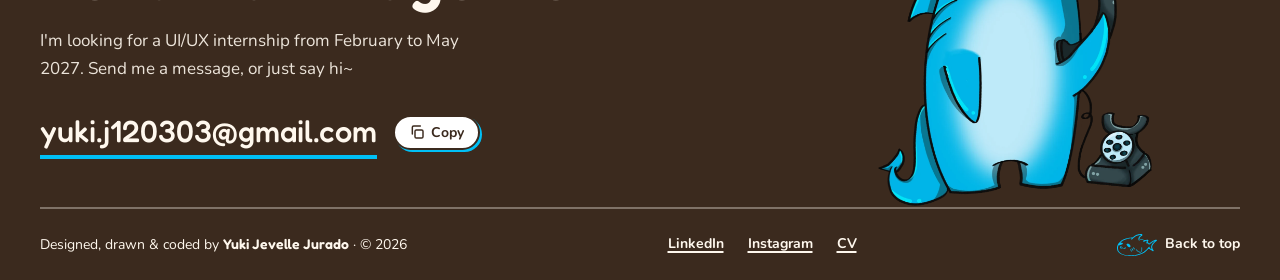
==== commit 0166e03e: "Merge the Let's work together card and the footer into one dark footer - One footer on every page: b" ====
--- a/about.html
+++ b/about.html
@@ -146,20 +146,38 @@
     </div>
   </main>
 
-  <!-- ===== Slim footer: same on every page (copy changes to all .html files) ===== -->
+  <!-- ===== Footer: same on every page (copy changes to all .html files).
+       Contact uses the slim version (bar only), since the page itself is the "get in touch". ===== -->
   <footer class="site-footer">
     <div class="site-footer__inner">
-      <p class="site-footer__credit">Designed, drawn &amp; coded by <strong>Yuki Jevelle Jurado</strong> · © 2026</p>
-      <ul class="site-footer__links">
-        <li><a href="mailto:yuki.j120303@gmail.com">Email</a></li>
-        <li><a href="https://www.linkedin.com/in/yuki-jevelle-jurado/" target="_blank" rel="noopener">LinkedIn<span class="visually-hidden"> (opens in a new tab)</span></a></li>
-        <li><a href="https://www.instagram.com/ydsphoenix/" target="_blank" rel="noopener">Instagram<span class="visually-hidden"> (opens in a new tab)</span></a></li>
-        <li><a href="assets/docs/yuki-cv.pdf" download>CV</a></li>
-      </ul>
-      <a class="site-footer__top" href="#">
-        <img src="assets/icons/yuki-logomark-shark.svg" alt="" width="40" height="22">
-        Back to top
-      </a>
+      <div class="site-footer__cta">
+        <div class="site-footer__text">
+          <h2>Let's work together!</h2>
+          <p>I'm looking for a UI/UX internship from February to May 2027. Send me a message, or just say hi~</p>
+          <div class="site-footer__email-row">
+            <a class="site-footer__email" href="mailto:yuki.j120303@gmail.com">yuki.j120303@gmail.com</a>
+            <!-- Copies the address; js/contact.js shows a toast. Hidden if the browser can't copy. -->
+            <button class="copy-btn" type="button" data-copy="yuki.j120303@gmail.com" hidden>
+              <svg viewBox="0 0 24 24" fill="none" stroke="currentColor" stroke-width="2.2" stroke-linecap="round" stroke-linejoin="round" aria-hidden="true"><rect x="9" y="9" width="12" height="12" rx="2"/><path d="M5 15V5a2 2 0 0 1 2-2h10"/></svg>
+              Copy
+            </button>
+          </div>
+          <p class="toast" role="status" aria-live="polite"></p>
+        </div>
+        <img class="site-footer__shark" src="assets/img/shark-telephone.webp" width="1078" height="1139" alt="" loading="lazy">
+      </div>
+      <div class="site-footer__bar">
+        <p class="site-footer__credit">Designed, drawn &amp; coded by <strong>Yuki Jevelle Jurado</strong> · © 2026</p>
+        <ul class="site-footer__links">
+          <li><a href="https://www.linkedin.com/in/yuki-jevelle-jurado/" target="_blank" rel="noopener">LinkedIn<span class="visually-hidden"> (opens in a new tab)</span></a></li>
+          <li><a href="https://www.instagram.com/ydsphoenix/" target="_blank" rel="noopener">Instagram<span class="visually-hidden"> (opens in a new tab)</span></a></li>
+          <li><a href="assets/docs/yuki-cv.pdf" download>CV</a></li>
+        </ul>
+        <a class="site-footer__top" href="#">
+          <img src="assets/icons/yuki-logomark-shark.svg" alt="" width="40" height="22">
+          Back to top
+        </a>
+      </div>
     </div>
   </footer>
 </body>
--- a/css/style.css
+++ b/css/style.css
@@ -261,90 +261,89 @@
 
 
 /* ==========================================================================
-   "Let's work together" card (Home + end of every case study)
-   and the slim site footer (every page)
+   Footer (every page): "Let's work together" + a bar with credit and links.
+   Dark ink block so it clearly reads as the end of the page.
+   Case-study themes recolour it automatically through --color-ink.
+   .site-footer--slim (Contact) only shows the bar.
    ========================================================================== */
-.say-hi { padding-block: var(--space-5) var(--space-7); }
-.say-hi__card {
+.site-footer {
+  margin-top: var(--space-7);
+  background: var(--color-ink);
+  color: var(--color-paper);
+  border-radius: 28px 28px 0 0;
+}
+/* Projects: the museum wall stands right on the footer */
+body:has(.wall) .site-footer { margin-top: 0; border-radius: 0; }
+
+.site-footer__inner {
+  width: min(100% - 2 * var(--gutter), var(--page-max));
+  margin-inline: auto;
+}
+
+.site-footer__cta {
   display: grid;
   grid-template-columns: 1.6fr 1fr;
   align-items: end;
   gap: var(--space-5);
-  padding: var(--space-6) var(--space-6) 0;
-  background: var(--color-white);
-  border: var(--border);
-  border-radius: var(--radius-md);
-  box-shadow: var(--shadow-pop);
-  overflow: hidden;
-}
-.say-hi__text { padding-bottom: var(--space-6); }
-.say-hi h2 { font-size: clamp(2.25rem, 4.5vw, 3.5rem); margin-bottom: var(--space-3); }
-.say-hi__text > p { margin: 0 0 var(--space-4); max-width: 46ch; }
-
-.say-hi__email-row { display: flex; align-items: center; flex-wrap: wrap; gap: var(--space-3); }
-.say-hi__email {
+  padding-top: var(--space-7);
+}
+.site-footer__text { padding-bottom: var(--space-6); }
+.site-footer h2 { font-size: clamp(2.5rem, 5vw, 4rem); margin-bottom: var(--space-3); }
+.site-footer__text > p:not(.toast) { margin: 0 0 var(--space-4); max-width: 46ch; opacity: 0.9; }
+
+.site-footer__email-row { display: flex; align-items: center; flex-wrap: wrap; gap: var(--space-3); }
+.site-footer__email {
   font-family: var(--font-display);
   font-weight: 500;
-  font-size: clamp(1.25rem, 2.2vw, 1.75rem);
+  font-size: clamp(1.25rem, 2.4vw, 2rem);
   text-decoration: none;
   padding-bottom: 4px;
   background: linear-gradient(var(--color-blue), var(--color-blue)) 0 100% / 100% 4px no-repeat;
-  transition: background-size 0.35s cubic-bezier(0.3, 1.3, 0.5, 1);
-}
-.say-hi__email:hover { background-size: 100% 100%; }
-
-.say-hi__links { display: flex; flex-wrap: wrap; gap: var(--space-2) var(--space-5); margin: var(--space-4) 0 0; padding: 0; list-style: none; }
-.say-hi__links a { font-weight: 700; text-underline-offset: 4px; text-decoration-thickness: 2px; }
-.say-hi__links a:hover { color: var(--color-blue-deep); }
-
-.say-hi__shark { width: min(100%, 300px); height: auto; justify-self: center; margin-bottom: -6px; }
-
-/* inside a case study it sits between the Outcome and the Next project buttons */
-.case .say-hi { padding-block: var(--space-7) 0; }
-
-/* ---------- Slim footer ----------
-   The HTML is copied into every page (no build step).
-   If you change it, change it in all .html files. */
-.site-footer {
-  margin-top: var(--space-6);
-  border-top: var(--border);
-  background: var(--color-white);
-}
-.site-footer__inner {
-  width: min(100% - 2 * var(--gutter), var(--page-max));
-  margin-inline: auto;
+  transition: background-size 0.35s cubic-bezier(0.3, 1.3, 0.5, 1), color 0.2s;
+}
+.site-footer__email:hover { background-size: 100% 100%; color: var(--color-ink); }
+.site-footer .copy-btn { box-shadow: 2px 2px 0 var(--color-blue); }
+.site-footer .copy-btn:hover { box-shadow: 3px 3px 0 var(--color-blue); }
+
+/* the shark stands on the divider line */
+.site-footer__shark { width: min(100%, 280px); height: auto; justify-self: center; margin-bottom: -2px; }
+
+.site-footer__bar {
   display: flex;
   flex-wrap: wrap;
   align-items: center;
   justify-content: space-between;
   gap: var(--space-3) var(--space-5);
   padding-block: var(--space-4);
+  border-top: 2px solid color-mix(in srgb, var(--color-paper) 35%, transparent);
   font-size: var(--text-sm);
 }
-/* Projects: the museum wall stands right on the footer line */
-body:has(.wall) .site-footer { margin-top: 0; }
-
+.site-footer--slim .site-footer__bar { border-top: 0; }
 .site-footer__credit { margin: 0; }
 .site-footer__credit strong { font-family: var(--font-display); font-weight: 600; }
-
 .site-footer__links { display: flex; flex-wrap: wrap; gap: var(--space-2) var(--space-4); margin: 0; padding: 0; list-style: none; }
-.site-footer a { font-weight: 700; text-underline-offset: 3px; text-decoration-thickness: 2px; }
-.site-footer a:hover { color: var(--color-blue-deep); }
+.site-footer__bar a { font-weight: 700; text-underline-offset: 3px; text-decoration-thickness: 2px; }
+.site-footer__bar a:hover { color: var(--color-blue); }
+.site-footer :focus-visible { outline-color: var(--color-blue); }
 
 .site-footer__top { display: inline-flex; align-items: center; gap: var(--space-2); text-decoration: none; }
 .site-footer__top img { width: 40px; height: auto; transition: transform 0.4s cubic-bezier(0.3, 1.8, 0.5, 1); }
 .site-footer__top:hover img { transform: translateY(-6px) rotate(-12deg); }
 
 @media (max-width: 900px) {
-  .say-hi__card { grid-template-columns: 1fr; padding: var(--space-5) var(--space-5) 0; }
-  .say-hi__text { padding-bottom: 0; }
-  .say-hi__shark { width: 200px; }
+  .site-footer__cta { grid-template-columns: 1fr; padding-top: var(--space-6); }
+  .site-footer__text { padding-bottom: 0; }
+  .site-footer__shark { width: 200px; }
+}
+@media (max-width: 760px) {
+  /* the floating nav pill sits over the bottom: give the footer the room instead of the body */
+  body:has(.nav-pill):has(.site-footer) { padding-bottom: 0; }
+  body:has(.nav-pill) .site-footer__bar { padding-bottom: 6rem; }
 }
 @media (max-width: 640px) {
-  .say-hi { padding-bottom: var(--space-5); }
-  .say-hi__card { padding: var(--space-4) var(--space-4) 0; }
-  .say-hi__shark { width: 170px; }
-  .site-footer__inner { flex-direction: column; align-items: flex-start; }
+  .site-footer { border-radius: 20px 20px 0 0; }
+  .site-footer__shark { width: 170px; }
+  .site-footer__bar { flex-direction: column; align-items: flex-start; }
 }
 
 /* ==========================================================================
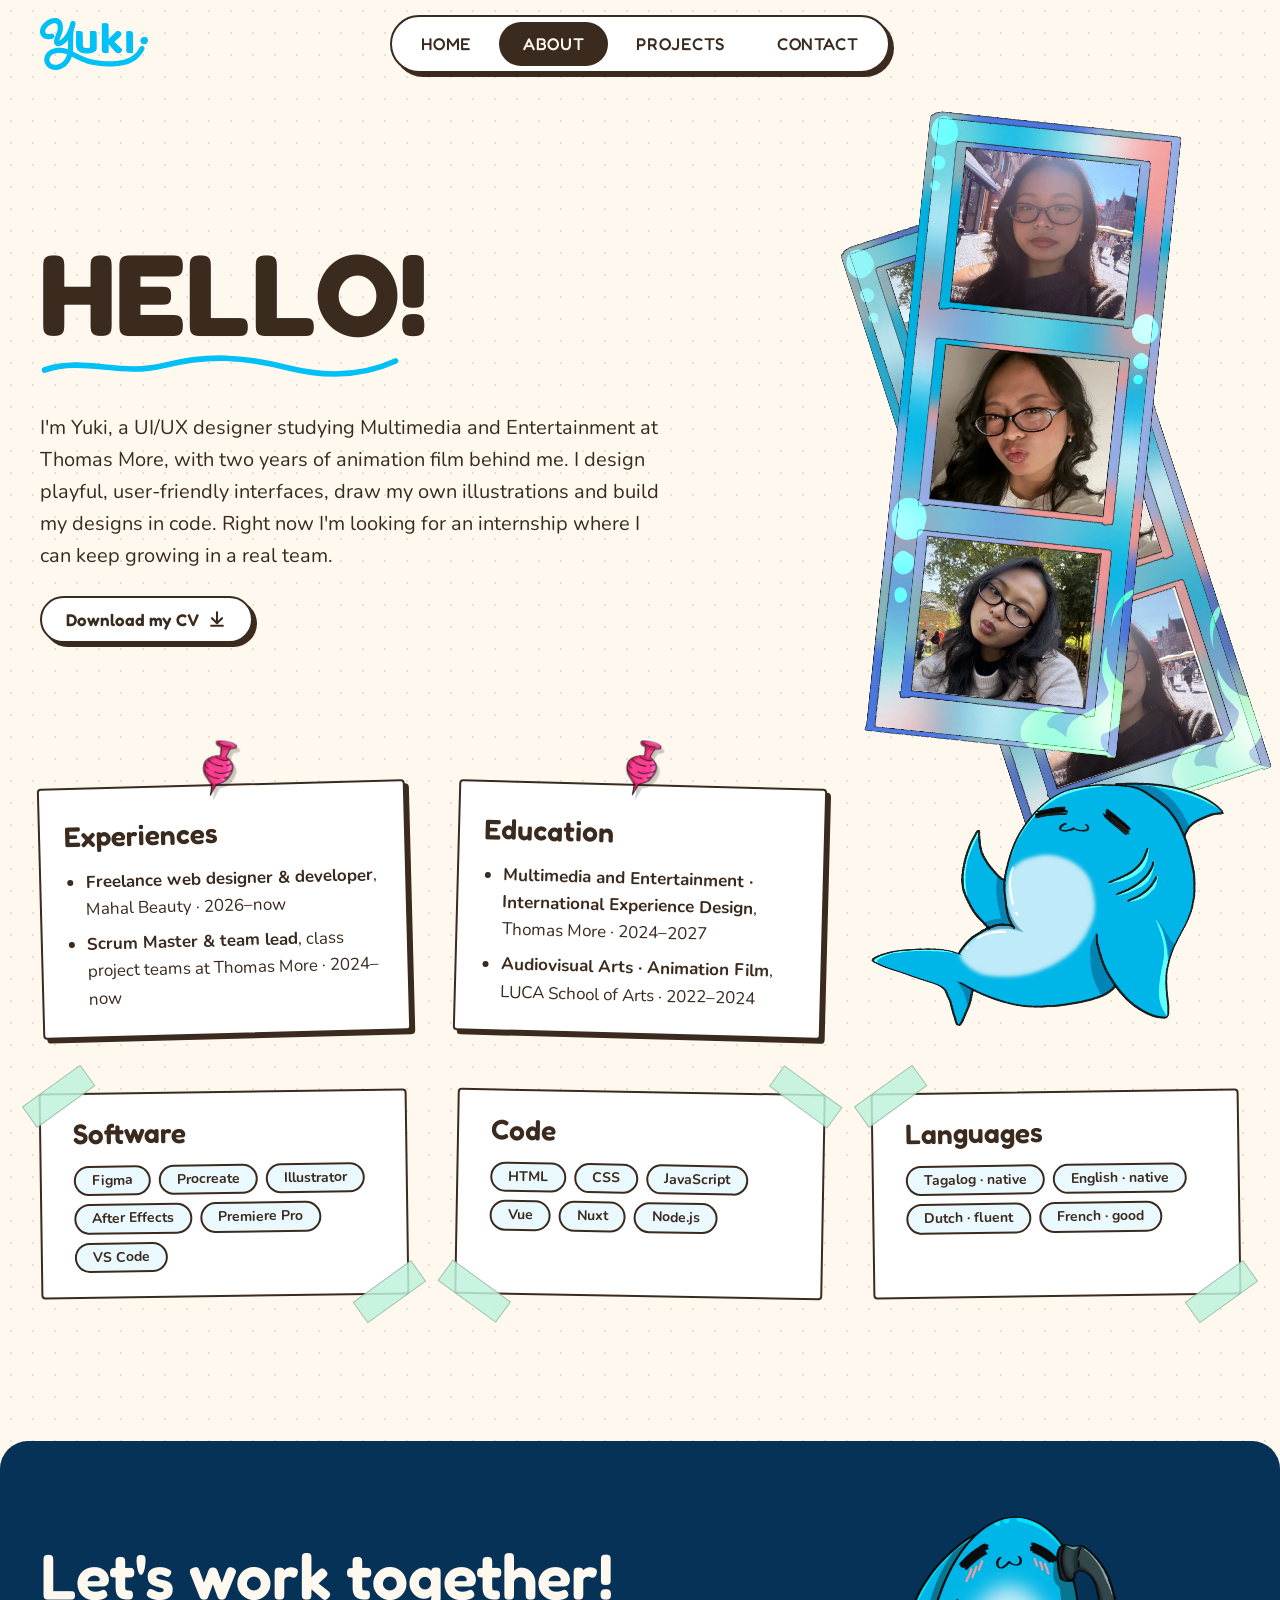
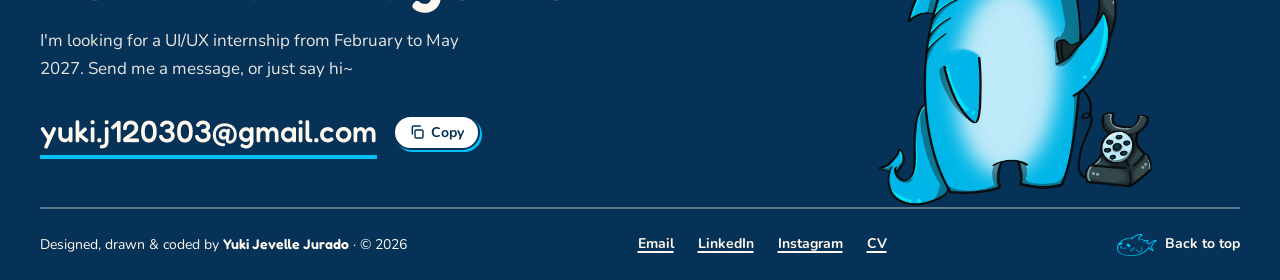
==== commit adcf0fe3: "Footer: navy blue on every page, Email link in the bottom bar Co-Authored-By: Claude Opus 5.5 <norep" ====
--- a/about.html
+++ b/about.html
@@ -169,6 +169,7 @@
       <div class="site-footer__bar">
         <p class="site-footer__credit">Designed, drawn &amp; coded by <strong>Yuki Jevelle Jurado</strong> · © 2026</p>
         <ul class="site-footer__links">
+          <li><a href="mailto:yuki.j120303@gmail.com">Email</a></li>
           <li><a href="https://www.linkedin.com/in/yuki-jevelle-jurado/" target="_blank" rel="noopener">LinkedIn<span class="visually-hidden"> (opens in a new tab)</span></a></li>
           <li><a href="https://www.instagram.com/ydsphoenix/" target="_blank" rel="noopener">Instagram<span class="visually-hidden"> (opens in a new tab)</span></a></li>
           <li><a href="assets/docs/yuki-cv.pdf" download>CV</a></li>
--- a/css/style.css
+++ b/css/style.css
@@ -15,6 +15,7 @@
   --color-mint: #bff3dc;          /* PLACEHOLDER: from the photobooth frame */
   --color-dot: rgba(59, 42, 30, 0.12); /* dot grid on the background */
   --color-focus: var(--color-blue); /* keyboard focus ring (themes can darken it) */
+  --color-footer: #063257;        /* navy footer, the same on every page (not themed) */
 
   /* Fonts (PLACEHOLDER: candidates from the shortlist) */
   --font-display: "Fredoka", "Baloo 2", system-ui, sans-serif;
@@ -262,14 +263,14 @@
 
 /* ==========================================================================
    Footer (every page): "Let's work together" + a bar with credit and links.
-   Dark ink block so it clearly reads as the end of the page.
-   Case-study themes recolour it automatically through --color-ink.
+   Navy block (--color-footer) so it clearly reads as the end of the page.
+   Text uses fixed light/blue colours so case-study themes don't change it.
    .site-footer--slim (Contact) only shows the bar.
    ========================================================================== */
 .site-footer {
   margin-top: var(--space-7);
-  background: var(--color-ink);
-  color: var(--color-paper);
+  background: var(--color-footer);
+  color: #fff8ee;
   border-radius: 28px 28px 0 0;
 }
 /* Projects: the museum wall stands right on the footer */
@@ -298,12 +299,12 @@
   font-size: clamp(1.25rem, 2.4vw, 2rem);
   text-decoration: none;
   padding-bottom: 4px;
-  background: linear-gradient(var(--color-blue), var(--color-blue)) 0 100% / 100% 4px no-repeat;
+  background: linear-gradient(#00c0f6, #00c0f6) 0 100% / 100% 4px no-repeat;
   transition: background-size 0.35s cubic-bezier(0.3, 1.3, 0.5, 1), color 0.2s;
 }
-.site-footer__email:hover { background-size: 100% 100%; color: var(--color-ink); }
-.site-footer .copy-btn { box-shadow: 2px 2px 0 var(--color-blue); }
-.site-footer .copy-btn:hover { box-shadow: 3px 3px 0 var(--color-blue); }
+.site-footer__email:hover { background-size: 100% 100%; color: var(--color-footer); }
+.site-footer .copy-btn { color: var(--color-footer); border-color: var(--color-footer); box-shadow: 2px 2px 0 #00c0f6; }
+.site-footer .copy-btn:hover { background: #bff3dc; box-shadow: 3px 3px 0 #00c0f6; }
 
 /* the shark stands on the divider line */
 .site-footer__shark { width: min(100%, 280px); height: auto; justify-self: center; margin-bottom: -2px; }
@@ -315,7 +316,7 @@
   justify-content: space-between;
   gap: var(--space-3) var(--space-5);
   padding-block: var(--space-4);
-  border-top: 2px solid color-mix(in srgb, var(--color-paper) 35%, transparent);
+  border-top: 2px solid rgba(255, 248, 238, 0.35);
   font-size: var(--text-sm);
 }
 .site-footer--slim .site-footer__bar { border-top: 0; }
@@ -323,8 +324,8 @@
 .site-footer__credit strong { font-family: var(--font-display); font-weight: 600; }
 .site-footer__links { display: flex; flex-wrap: wrap; gap: var(--space-2) var(--space-4); margin: 0; padding: 0; list-style: none; }
 .site-footer__bar a { font-weight: 700; text-underline-offset: 3px; text-decoration-thickness: 2px; }
-.site-footer__bar a:hover { color: var(--color-blue); }
-.site-footer :focus-visible { outline-color: var(--color-blue); }
+.site-footer__bar a:hover { color: #00c0f6; }
+.site-footer :focus-visible { outline-color: #00c0f6; }
 
 .site-footer__top { display: inline-flex; align-items: center; gap: var(--space-2); text-decoration: none; }
 .site-footer__top img { width: 40px; height: auto; transition: transform 0.4s cubic-bezier(0.3, 1.8, 0.5, 1); }
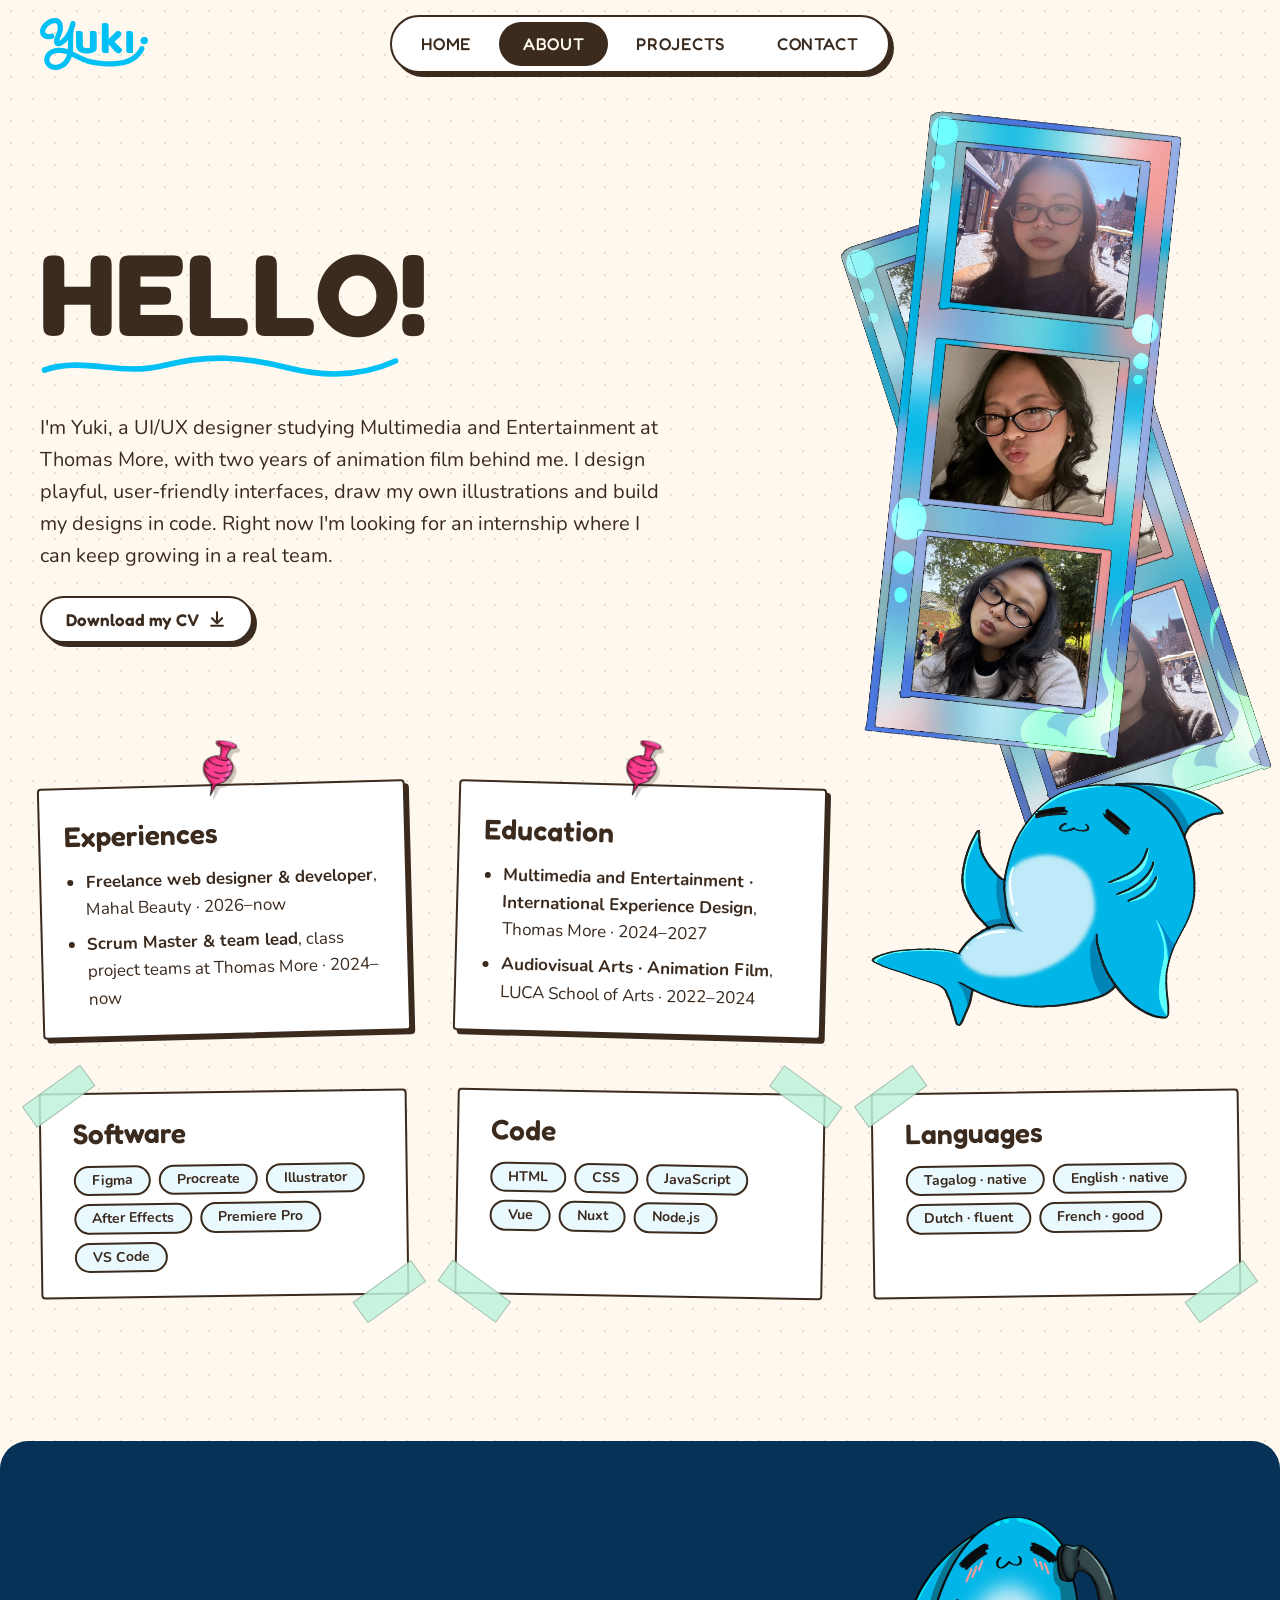
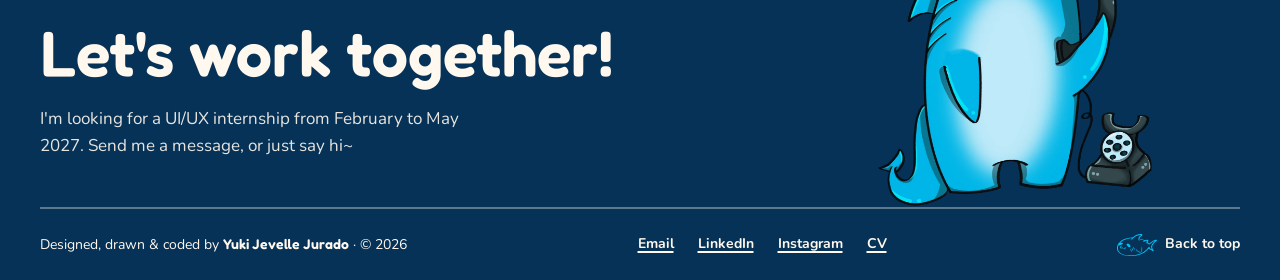
==== commit 2e1cf117: "Footer: remove the big email + Copy button (Email link in the bar is enough) Co-Authored-By: Claude " ====
--- a/about.html
+++ b/about.html
@@ -154,15 +154,6 @@
         <div class="site-footer__text">
           <h2>Let's work together!</h2>
           <p>I'm looking for a UI/UX internship from February to May 2027. Send me a message, or just say hi~</p>
-          <div class="site-footer__email-row">
-            <a class="site-footer__email" href="mailto:yuki.j120303@gmail.com">yuki.j120303@gmail.com</a>
-            <!-- Copies the address; js/contact.js shows a toast. Hidden if the browser can't copy. -->
-            <button class="copy-btn" type="button" data-copy="yuki.j120303@gmail.com" hidden>
-              <svg viewBox="0 0 24 24" fill="none" stroke="currentColor" stroke-width="2.2" stroke-linecap="round" stroke-linejoin="round" aria-hidden="true"><rect x="9" y="9" width="12" height="12" rx="2"/><path d="M5 15V5a2 2 0 0 1 2-2h10"/></svg>
-              Copy
-            </button>
-          </div>
-          <p class="toast" role="status" aria-live="polite"></p>
         </div>
         <img class="site-footer__shark" src="assets/img/shark-telephone.webp" width="1078" height="1139" alt="" loading="lazy">
       </div>
--- a/css/style.css
+++ b/css/style.css
@@ -188,6 +188,11 @@
 }
 .btn:hover { transform: translate(-2px, -2px); box-shadow: 6px 6px 0 var(--color-ink); }
 .btn:active { transform: translate(2px, 2px); box-shadow: 1px 1px 0 var(--color-ink); }
+
+/* Filled main action (e.g. "Email me") */
+.btn--primary { background: var(--color-ink); color: var(--color-paper); box-shadow: 4px 4px 0 var(--color-blue); }
+.btn--primary:hover { box-shadow: 6px 6px 0 var(--color-blue); }
+.btn--primary:active { box-shadow: 1px 1px 0 var(--color-blue); }
 
 /* Round arrow button (featured work, back button) */
 .btn-round {
@@ -290,21 +295,7 @@
 }
 .site-footer__text { padding-bottom: var(--space-6); }
 .site-footer h2 { font-size: clamp(2.5rem, 5vw, 4rem); margin-bottom: var(--space-3); }
-.site-footer__text > p:not(.toast) { margin: 0 0 var(--space-4); max-width: 46ch; opacity: 0.9; }
-
-.site-footer__email-row { display: flex; align-items: center; flex-wrap: wrap; gap: var(--space-3); }
-.site-footer__email {
-  font-family: var(--font-display);
-  font-weight: 500;
-  font-size: clamp(1.25rem, 2.4vw, 2rem);
-  text-decoration: none;
-  padding-bottom: 4px;
-  background: linear-gradient(#00c0f6, #00c0f6) 0 100% / 100% 4px no-repeat;
-  transition: background-size 0.35s cubic-bezier(0.3, 1.3, 0.5, 1), color 0.2s;
-}
-.site-footer__email:hover { background-size: 100% 100%; color: var(--color-footer); }
-.site-footer .copy-btn { color: var(--color-footer); border-color: var(--color-footer); box-shadow: 2px 2px 0 #00c0f6; }
-.site-footer .copy-btn:hover { background: #bff3dc; box-shadow: 3px 3px 0 #00c0f6; }
+.site-footer__text > p { margin: 0; max-width: 46ch; opacity: 0.9; }
 
 /* the shark stands on the divider line */
 .site-footer__shark { width: min(100%, 280px); height: auto; justify-self: center; margin-bottom: -2px; }
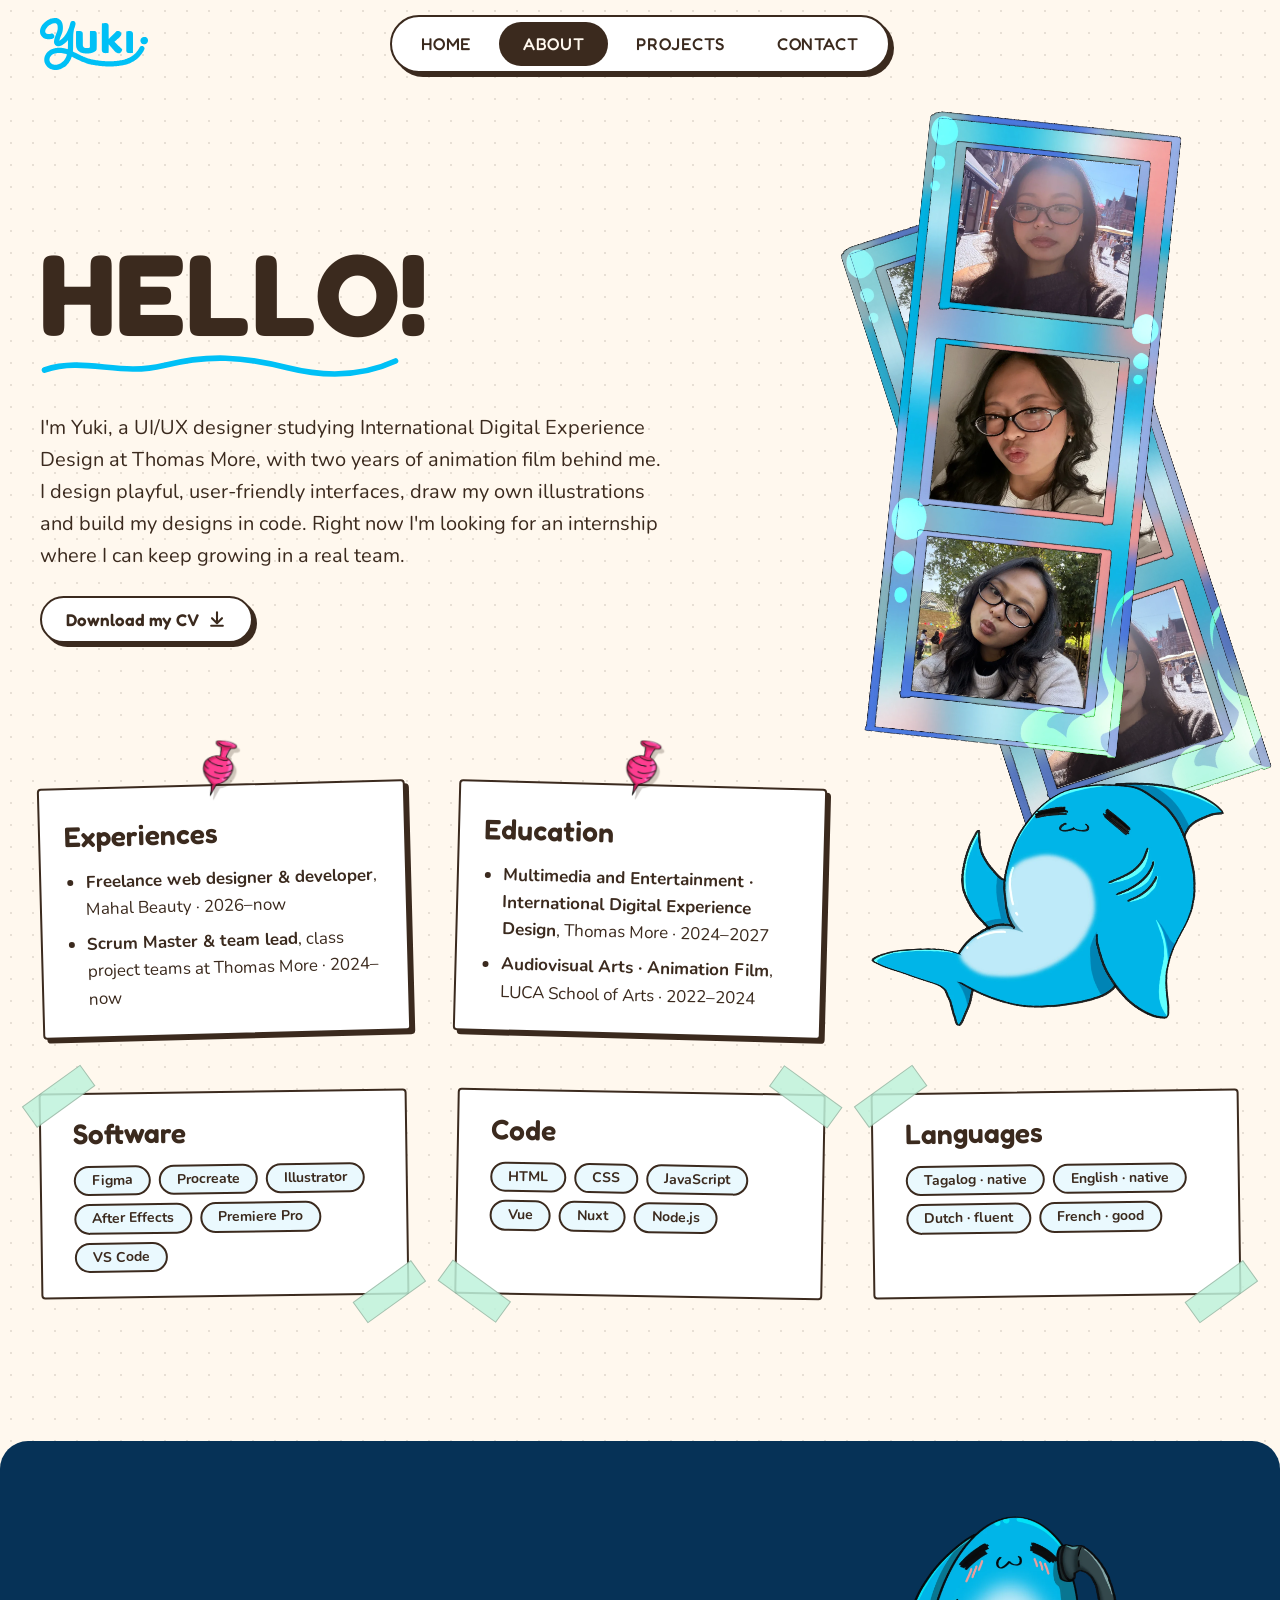
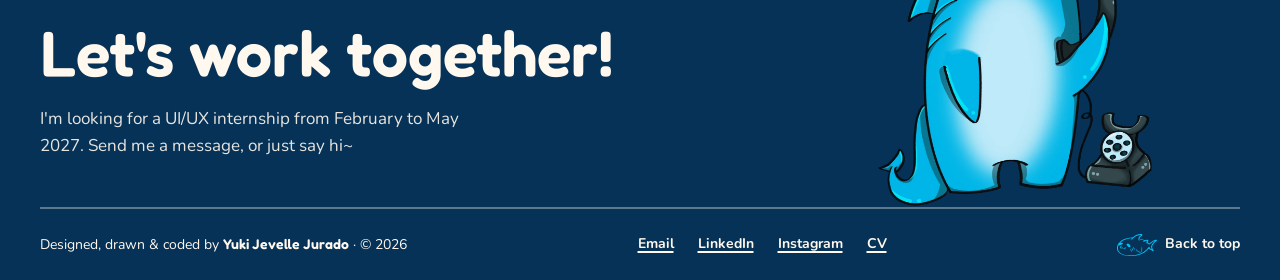
==== commit e44e435f: "Programme name: International Digital Experience Design; updated CV - Home hero, About intro and Edu" ====
--- a/about.html
+++ b/about.html
@@ -57,7 +57,7 @@
         <path pathLength="1" d="M4 16 C 40 4, 70 22, 110 12 S 180 4, 220 14 S 290 20, 316 8" stroke="currentColor" stroke-width="5" stroke-linecap="round"/>
       </svg>
       <p class="intro__text" data-reveal data-reveal-delay="500">
-        I'm Yuki, a UI/UX designer studying Multimedia and Entertainment at Thomas More,
+        I'm Yuki, a UI/UX designer studying International Digital Experience Design at Thomas More,
         with two years of animation film behind me. I design playful, user-friendly
         interfaces, draw my own illustrations and build my designs in code. Right now
         I'm looking for an internship where I can keep growing in a real team.
@@ -103,7 +103,7 @@
       <span class="pin" aria-hidden="true"></span>
       <h2 id="edu-title">Education</h2>
       <ul>
-        <li><strong>Multimedia and Entertainment · International Experience Design</strong>, Thomas More · 2024–2027</li>
+        <li><strong>Multimedia and Entertainment · International Digital Experience Design</strong>, Thomas More · 2024–2027</li>
         <li><strong>Audiovisual Arts · Animation Film</strong>, LUCA School of Arts · 2022–2024</li>
       </ul>
     </section>
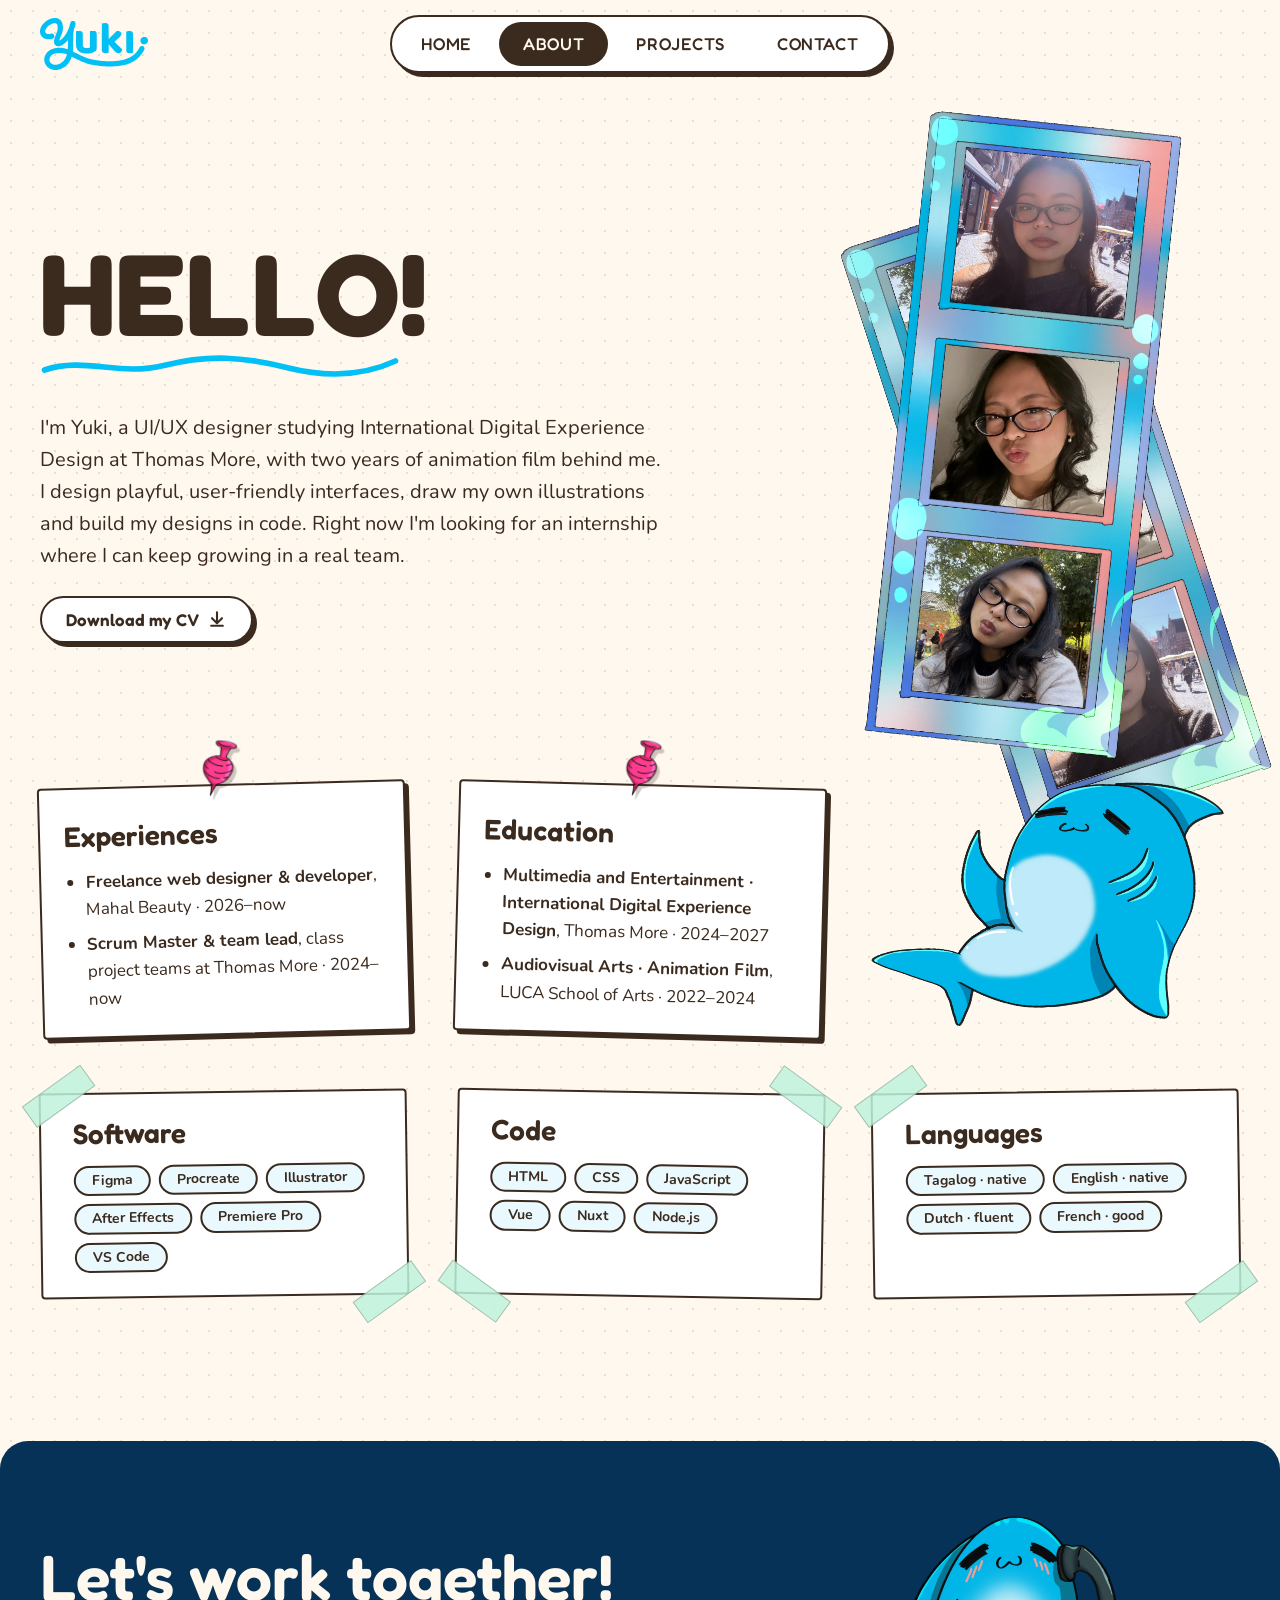
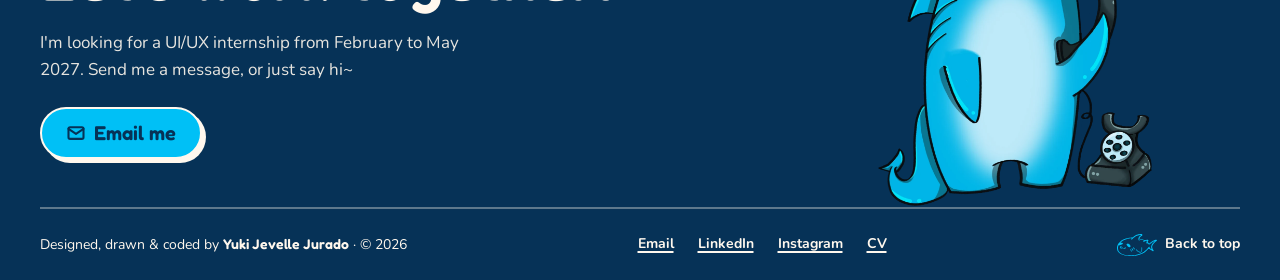
==== commit b8ae7c8b: "Footer: Email me button under Let's work together Co-Authored-By: Claude Opus 5.5 <noreply@anthropic" ====
--- a/about.html
+++ b/about.html
@@ -154,6 +154,10 @@
         <div class="site-footer__text">
           <h2>Let's work together!</h2>
           <p>I'm looking for a UI/UX internship from February to May 2027. Send me a message, or just say hi~</p>
+          <a class="btn btn--primary site-footer__btn" href="mailto:yuki.j120303@gmail.com">
+            <svg width="20" height="20" viewBox="0 0 24 24" fill="none" stroke="currentColor" stroke-width="2.5" stroke-linecap="round" stroke-linejoin="round" aria-hidden="true"><rect x="3" y="5" width="18" height="14" rx="2"/><path d="m3 7 9 6 9-6"/></svg>
+            Email me
+          </a>
         </div>
         <img class="site-footer__shark" src="assets/img/shark-telephone.webp" width="1078" height="1139" alt="" loading="lazy">
       </div>
--- a/css/style.css
+++ b/css/style.css
@@ -297,6 +297,12 @@
 .site-footer h2 { font-size: clamp(2.5rem, 5vw, 4rem); margin-bottom: var(--space-3); }
 .site-footer__text > p { margin: 0; max-width: 46ch; opacity: 0.9; }
 
+/* Email me button: logo blue on the navy footer */
+.site-footer__btn { margin-top: var(--space-4); }
+.site-footer .btn--primary { background: #00c0f6; color: var(--color-footer); border-color: #fff8ee; box-shadow: 4px 4px 0 #fff8ee; }
+.site-footer .btn--primary:hover { box-shadow: 6px 6px 0 #fff8ee; }
+.site-footer .btn--primary:active { box-shadow: 1px 1px 0 #fff8ee; }
+
 /* the shark stands on the divider line */
 .site-footer__shark { width: min(100%, 280px); height: auto; justify-self: center; margin-bottom: -2px; }
 
